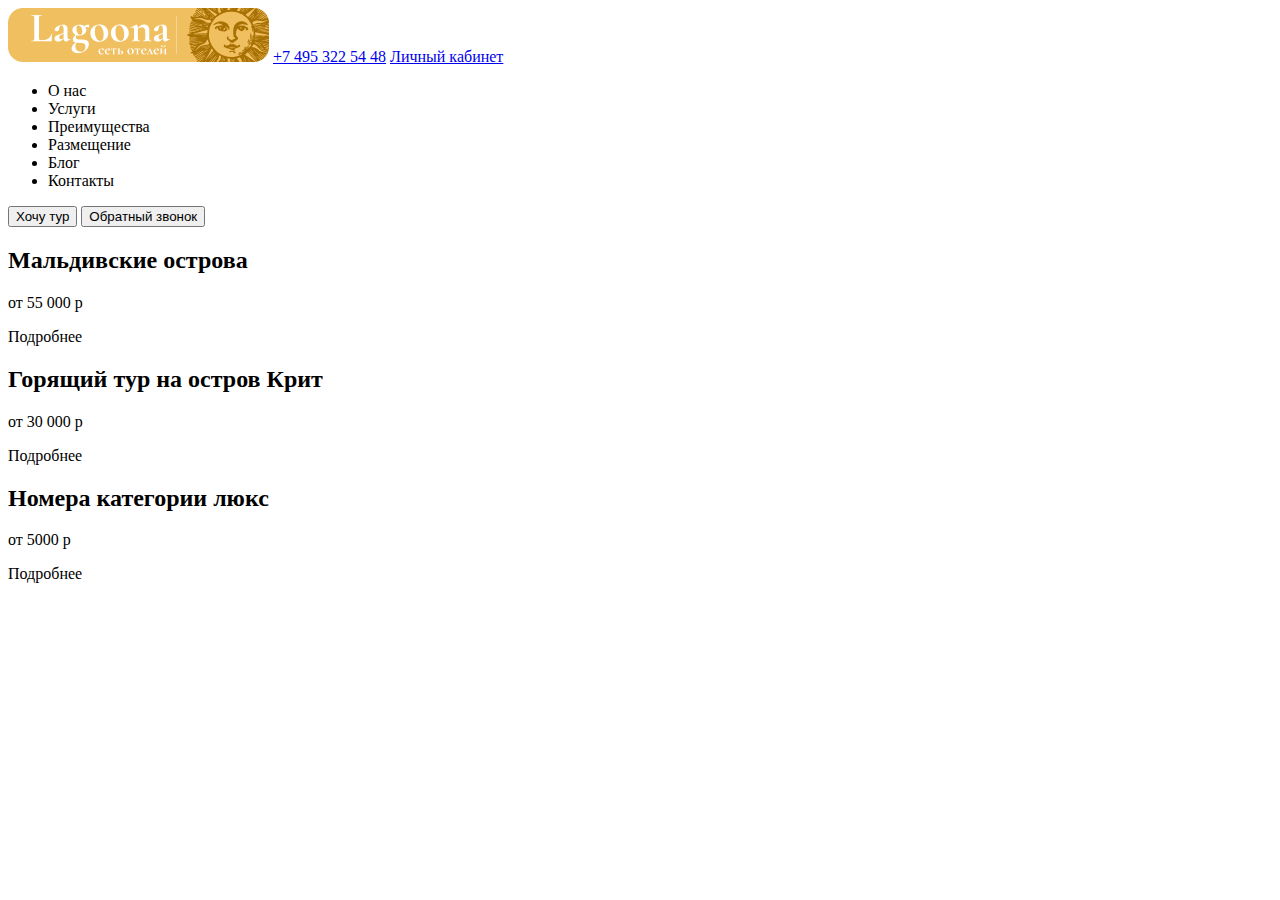
==== 06_layout-html/index.html @ eef652fb "first step" ====
<!DOCTYPE html>
<html lang="ru">
<head>
    <meta charset="UTF-8">
    <meta name="viewport" content="width=device-width, initial-scale=1.0">
    <title>Lagoona</title>
</head>
<body>
    <header class="header">
        <div class="logo-header">
            <a href="#" class="header-logo"><img src="img/logo.png"></a>
            <a href="tel:+74953225448" class="contact-link">+7 495 322 54 48</a>
            <a href="#">Личный кабинет</a>
        </div>
        <nav class="header-nav">
            <ul class="header-list">
                <li class="header-item">О нас</li>
                <li class="header-item">Услуги</li>
                <li class="header-item">Преимущества</li>
                <li class="header-item">Размещение</li>
                <li class="header-item">Блог</li>
                <li class="header-item">Контакты</li>
            </ul>
        </nav>
        <button class="header-btn">Хочу тур</button>
        <button class="header-btn">Обратный звонок</button>
    </header>
    <main class="content">
        <div class="container special-offers">
            <div class="sp-ofr-block">
                <h2 class="sp-ofr-name">Мальдивские острова</h2>
                <p class="sp-ofr-text">от 55 000 р</p>
                <span class="sp-ofr-dscr">Подробнее</span>
            </div>
            <div class="sp-ofr-block">
                <h2 class="sp-ofr-name">Горящий тур на остров Крит</h2>
                <p class="sp-ofr-text">от 30 000 р</p>
                <span class="sp-ofr-dscr">Подробнее</span>
            </div>
            <div class="sp-ofr-block">
                <h2 class="sp-ofr-name">Номера категории люкс</h2>
                <p class="sp-ofr-text">от 5000 р</p>
                <span class="sp-ofr-dscr">Подробнее</span>
            </div>
        </div>
        <div class="container"></div>
        <div class="container"></div>
        <div class="container"></div>
        <div class="container"></div>
    </main>

</body>
</html>
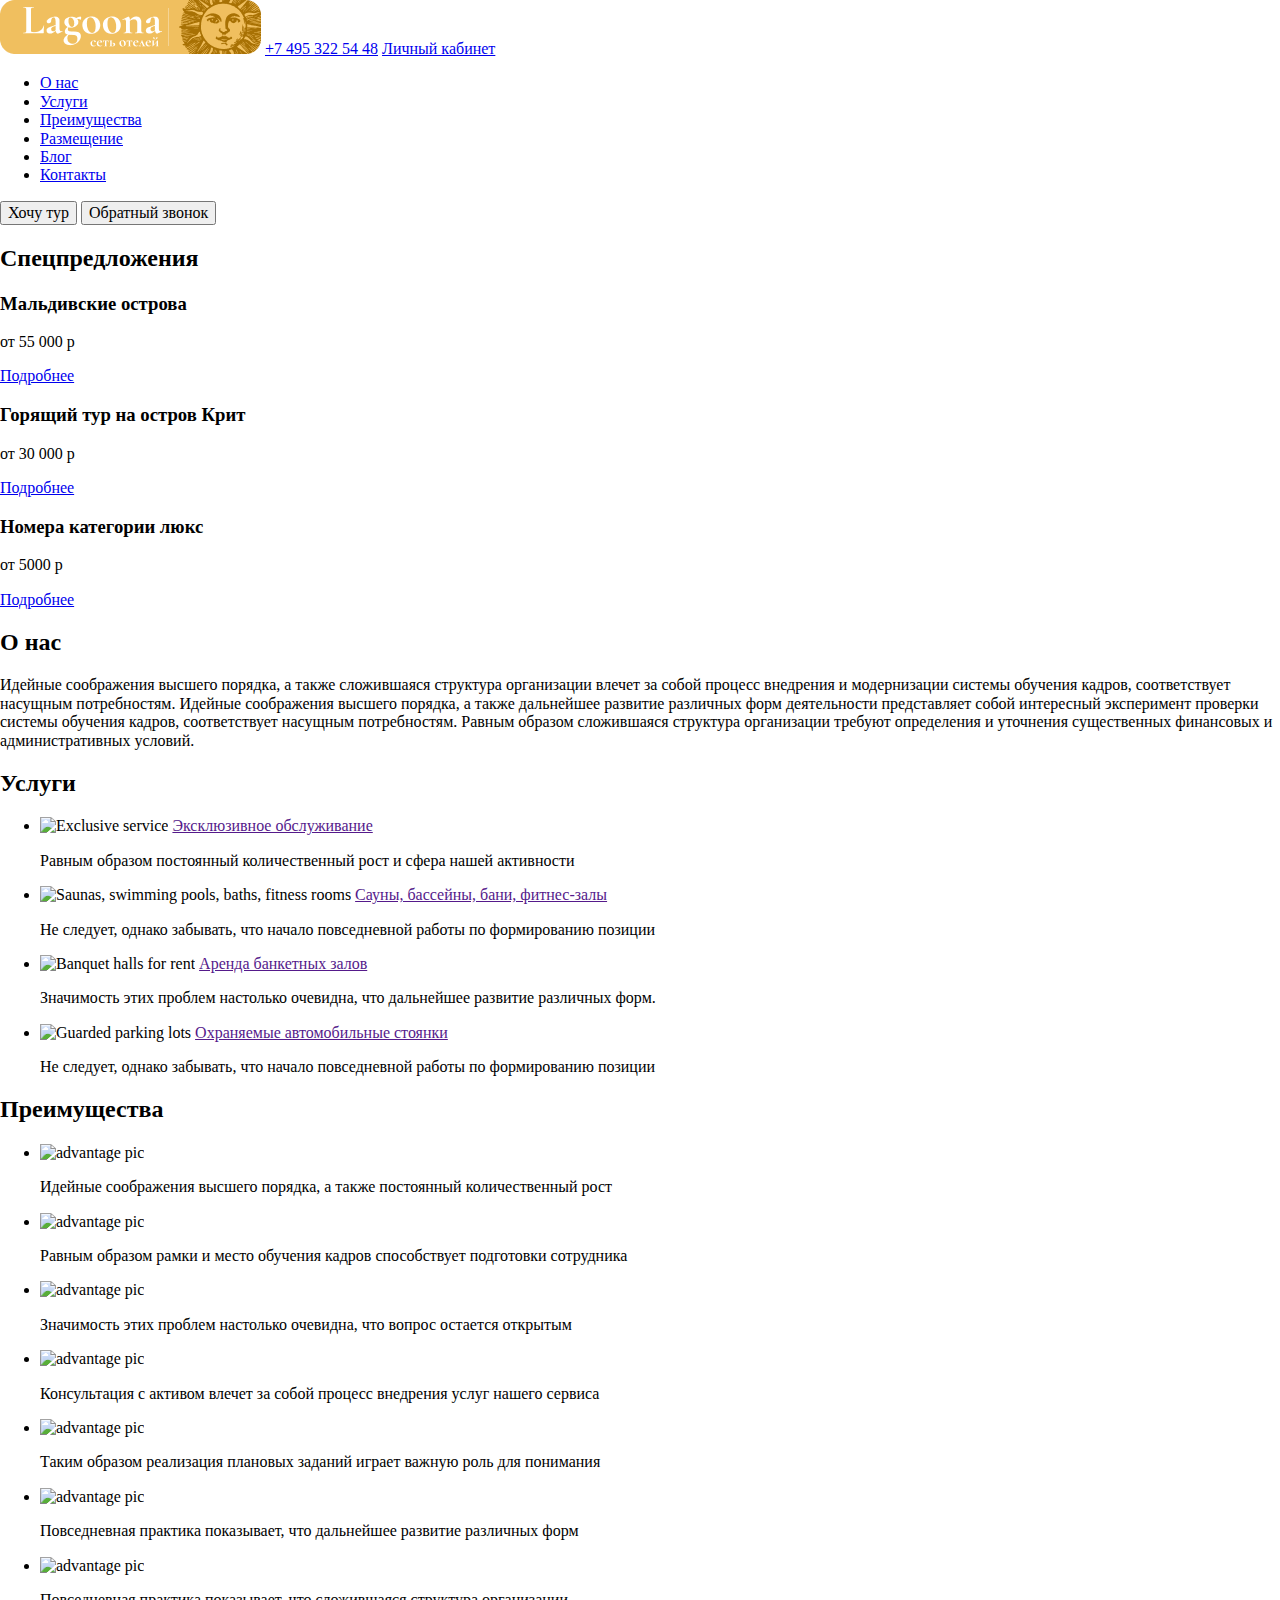
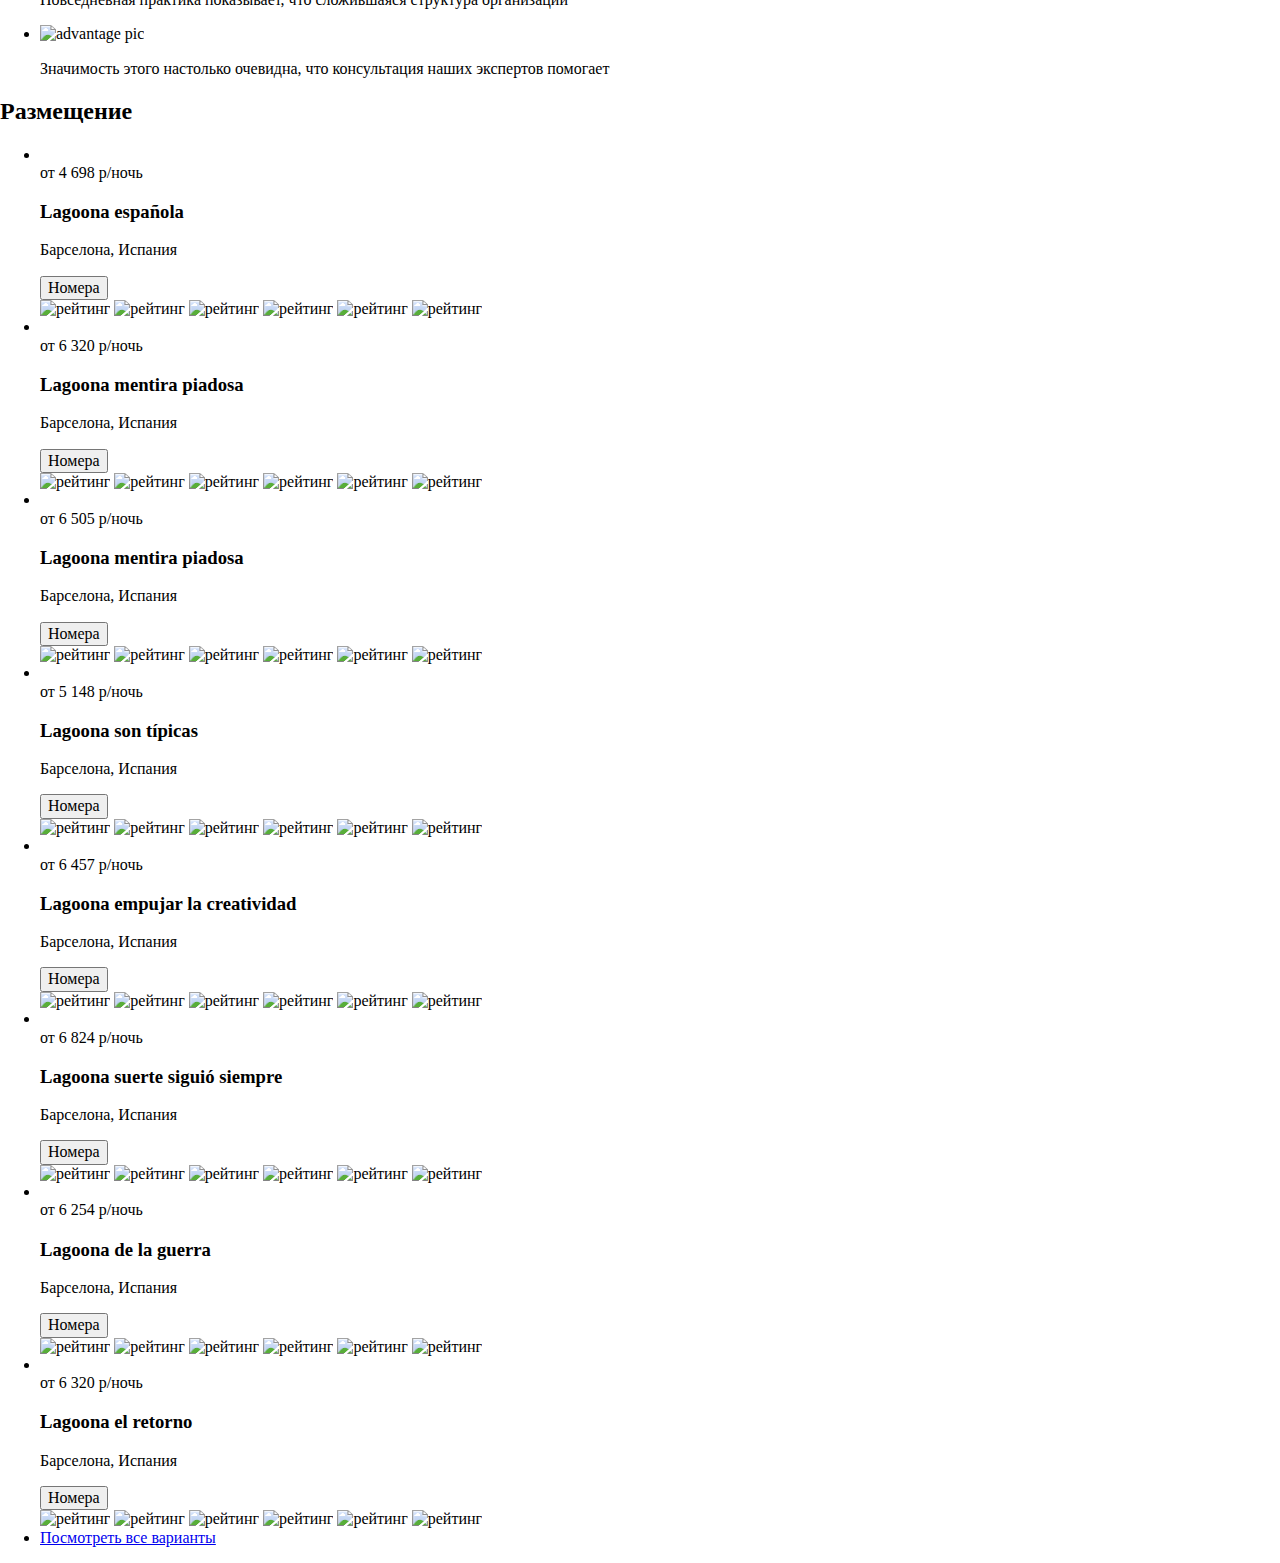
==== commit 5e43ecbc: "add style" ====
--- a/06_layout-html/index.html
+++ b/06_layout-html/index.html
@@ -1,53 +1,279 @@
 <!DOCTYPE html>
 <html lang="ru">
+
 <head>
     <meta charset="UTF-8">
     <meta name="viewport" content="width=device-width, initial-scale=1.0">
     <title>Lagoona</title>
+    <link rel="stylesheet" href="css/normalize.css">
+    <link rel="stylesheet" href="css/style.css">
 </head>
+
 <body>
-    <header class="header">
-        <div class="logo-header">
-            <a href="#" class="header-logo"><img src="img/logo.png"></a>
-            <a href="tel:+74953225448" class="contact-link">+7 495 322 54 48</a>
-            <a href="#">Личный кабинет</a>
-        </div>
-        <nav class="header-nav">
-            <ul class="header-list">
-                <li class="header-item">О нас</li>
-                <li class="header-item">Услуги</li>
-                <li class="header-item">Преимущества</li>
-                <li class="header-item">Размещение</li>
-                <li class="header-item">Блог</li>
-                <li class="header-item">Контакты</li>
-            </ul>
-        </nav>
-        <button class="header-btn">Хочу тур</button>
-        <button class="header-btn">Обратный звонок</button>
-    </header>
-    <main class="content">
-        <div class="container special-offers">
-            <div class="sp-ofr-block">
-                <h2 class="sp-ofr-name">Мальдивские острова</h2>
-                <p class="sp-ofr-text">от 55 000 р</p>
-                <span class="sp-ofr-dscr">Подробнее</span>
+    <div class="container">
+        <header class="header">
+            <div class="top-header">
+                <a href="#" class="header-logo"><img src="img/logo.png" alt="Lagoon"></a>
+                <a href="tel:+74953225448" class="top-header-link contact-link">+7 495 322 54 48</a>
+                <a href="#" class="top-header-link">Личный кабинет</a>
             </div>
-            <div class="sp-ofr-block">
-                <h2 class="sp-ofr-name">Горящий тур на остров Крит</h2>
-                <p class="sp-ofr-text">от 30 000 р</p>
-                <span class="sp-ofr-dscr">Подробнее</span>
+            <div class="bottom-header">
+                <nav class="header-nav">
+                    <ul class="header-list">
+                        <li class="header-item">
+                            <a href="#about-us" class="header-link">О нас</a>
+                        </li>
+                        <li class="header-item">
+                            <a href="#services" class="header-link">Услуги</a>
+                        </li>
+                        <li class="header-item">
+                            <a href="#advantages" class="header-link">Преимущества</a>
+                        </li>
+                        <li class="header-item">
+                            <a href="#accommodation" class="header-link">Размещение</a>
+                        </li>
+                        <li class="header-item">
+                            <a href="#blog" class="header-link">Блог</a>
+                        </li>
+                        <li class="header-item">
+                            <a href="#contacts" class="header-link">Контакты</a>
+                        </li>
+                    </ul>
+                </nav>
             </div>
-            <div class="sp-ofr-block">
-                <h2 class="sp-ofr-name">Номера категории люкс</h2>
-                <p class="sp-ofr-text">от 5000 р</p>
-                <span class="sp-ofr-dscr">Подробнее</span>
-            </div>
-        </div>
-        <div class="container"></div>
-        <div class="container"></div>
-        <div class="container"></div>
-        <div class="container"></div>
-    </main>
+            <button class="header-btn">Хочу тур</button>
+            <button class="header-btn">Обратный звонок</button>
+        </header>
+        <main class="content">
+            <section class="special-offers">
+                <h2 class="section-title">Спецпредложения</h2>
+                <div class="sp-ofr-block">
+                    <h3 class="sp-ofr-name">Мальдивские острова</h3>
+                    <p class="sp-ofr-text">от 55 000 р</p>
+                    <a href="#" class="sp-ofr-dscr">Подробнее</a>
+                </div>
+                <div class="sp-ofr-block">
+                    <h3 class="sp-ofr-name">Горящий тур на остров Крит</h3>
+                    <p class="sp-ofr-text">от 30 000 р</p>
+                    <a href="#" class="sp-ofr-dscr">Подробнее</a>
+                </div>
+                <div class="sp-ofr-block">
+                    <h3 class="sp-ofr-name">Номера категории люкс</h3>
+                    <p class="sp-ofr-text">от 5000 р</p>
+                    <a href="#" class="sp-ofr-dscr">Подробнее</a>
+                </div>
+            </section>
+            <section id="about-us" class="container about-us">
+                <h2 class="section-title">О нас</h2>
+                <p class="about-us-text">Идейные соображения высшего порядка, а также сложившаяся структура организации
+                    влечет за собой процесс внедрения и модернизации системы обучения кадров, соответствует насущным
+                    потребностям. Идейные соображения высшего порядка, а также дальнейшее развитие различных форм
+                    деятельности представляет собой интересный эксперимент проверки системы обучения кадров,
+                    соответствует насущным потребностям. Равным образом сложившаяся структура организации требуют
+                    определения и уточнения существенных финансовых и административных условий.</p>
+            </section>
+            <section id="services" class="container services">
+                <h2 class="section-title">Услуги</h2>
+                <ul class="services-list">
+                    <li class="services-item">
+                        <img src="img/srv1.jpg" alt="Exclusive service">
+                        <a href="" class="services-link">Эксклюзивное обслуживание</a>
+                        <p class="services-text">Равным образом постоянный количественный рост и сфера нашей активности
+                        </p>
+                    </li>
+                    <li class="services-item">
+                        <img src="img/srv2.jpg" alt="Saunas, swimming pools, baths, fitness rooms">
+                        <a href="" class="services-link">Сауны, бассейны, бани, фитнес-залы</a>
+                        <p class="services-text">Не следует, однако забывать, что начало повседневной работы по
+                            формированию позиции</p>
+                    </li>
+                    <li class="services-item">
+                        <img src="img/srv3.jpg" alt="Banquet halls for rent">
+                        <a href="" class="services-link">Аренда банкетных залов</a>
+                        <p class="services-text">Значимость этих проблем настолько очевидна, что дальнейшее развитие
+                            различных форм.</p>
+                    </li>
+                    <li class="services-item">
+                        <img src="img/srv4.jpg" alt="Guarded parking lots">
+                        <a href="" class="services-link">Охраняемые автомобильные стоянки</a>
+                        <p class="services-text">Не следует, однако забывать, что начало повседневной работы по
+                            формированию позиции</p>
+                    </li>
+                </ul>
+            </section>
+            <section id="advantages" class="container">
+                <h2 class="section-title">Преимущества</h2>
+                <ul class="adv-list">
+                    <li class="adv-item">
+                        <img src="img/1adv.jpg" alt="advantage pic" class="adv-img">
+                        <p class="adv-text">Идейные соображения высшего порядка, а также постоянный количественный рост
+                        </p>
+                    </li>
+                    <li class="adv-item">
+                        <img src="img/2adv.jpg" alt="advantage pic" class="adv-img">
+                        <p class="adv-text">Равным образом рамки и место обучения кадров способствует подготовки
+                            сотрудника</p>
+                    </li>
+                    <li class="adv-item">
+                        <img src="img/3adv.jpg" alt="advantage pic" class="adv-img">
+                        <p class="adv-text">Значимость этих проблем настолько очевидна, что вопрос остается открытым</p>
+                    </li>
+                    <li class="adv-item">
+                        <img src="img/4adv.jpg" alt="advantage pic" class="adv-img">
+                        <p class="adv-text">Консультация с активом влечет за собой процесс внедрения услуг нашего
+                            сервиса </p>
+                    </li>
+                    <li class="adv-item">
+                        <img src="img/5adv.jpg" alt="advantage pic" class="adv-img">
+                        <p class="adv-text">Таким образом реализация плановых заданий играет важную роль для понимания
+                        </p>
+                    </li>
+                    <li class="adv-item">
+                        <img src="img/6adv.jpg" alt="advantage pic" class="adv-img">
+                        <p class="adv-text">Повседневная практика показывает, что дальнейшее развитие различных форм</p>
+                    </li>
+                    <li class="adv-item">
+                        <img src="img/7adv.jpg" alt="advantage pic" class="adv-img">
+                        <p class="adv-text">Повседневная практика показывает, что сложившаяся структура организации</p>
+                    </li>
+                    <li class="adv-item">
+                        <img src="img/8adv.jpg" alt="advantage pic" class="adv-img">
+                        <p class="adv-text">Значимость этого настолько очевидна, что консультация наших экспертов
+                            помогает</p>
+                    </li>
+                </ul>
+            </section>
+            <section id="accommodation" class="container">
+                <h2 class="section-title">Размещение</h2>
+                <ul class="accommodation-list">
+                    <li class="acm-item">
+                        <div class="acm-img"><img src="img/acm1.jpg" alt="" class="acm-img"></div>
+                        <span class="acm-cost">от 4 698 р/ночь</span>
+                        <h3 class="acm-name">Lagoona española</h3>
+                        <p class="acm-desc">Барселона, Испания</p>
+                        <button class="acm-btn">Номера</button>
+                        <div class="acm-stars">
+                            <img src="img/i-star.png" alt="рейтинг">
+                            <img src="img/i-star.png" alt="рейтинг">
+                            <img src="img/i-star.png" alt="рейтинг">
+                            <img src="img/i-star.png" alt="рейтинг">
+                            <img src="img/i-star.png" alt="рейтинг">
+                            <img src="img/i-star-empty.png" alt="рейтинг">
+                        </div>
+                    </li>
+                    <li class="acm-item">
+                        <div class="acm-img"><img src="img/acm2.jpg" alt="" class="acm-img"></div>
+                        <span class="acm-cost">от 6 320 р/ночь</span>
+                        <h3 class="acm-name">Lagoona mentira piadosa</h3>
+                        <p class="acm-desc">Барселона, Испания</p>
+                        <button class="acm-btn">Номера</button>
+                        <div class="acm-stars">
+                            <img src="img/i-star.png" alt="рейтинг">
+                            <img src="img/i-star.png" alt="рейтинг">
+                            <img src="img/i-star.png" alt="рейтинг">
+                            <img src="img/i-star.png" alt="рейтинг">
+                            <img src="img/i-star.png" alt="рейтинг">
+                            <img src="img/i-star.png" alt="рейтинг">
+                        </div>
+                    </li>
+                    <li class="acm-item">
+                        <div class="acm-img"><img src="img/acm3.jpg" alt="" class="acm-img"></div>
+                        <span class="acm-cost">от 6 505 р/ночь</span>
+                        <h3 class="acm-name">Lagoona mentira piadosa</h3>
+                        <p class="acm-desc">Барселона, Испания</p>
+                        <button class="acm-btn">Номера</button>
+                        <div class="acm-stars">
+                            <img src="img/i-star.png" alt="рейтинг">
+                            <img src="img/i-star.png" alt="рейтинг">
+                            <img src="img/i-star.png" alt="рейтинг">
+                            <img src="img/i-star.png" alt="рейтинг">
+                            <img src="img/i-star.png" alt="рейтинг">
+                            <img src="img/i-star.png" alt="рейтинг">
+                        </div>
+                    </li>
+                    <li class="acm-item">
+                        <div class="acm-img"><img src="img/acm4.jpg" alt="" class="acm-img"></div>
+                        <span class="acm-cost">от 5 148 р/ночь</span>
+                        <h3 class="acm-name">Lagoona son típicas</h3>
+                        <p class="acm-desc">Барселона, Испания</p>
+                        <button class="acm-btn">Номера</button>
+                        <div class="acm-stars">
+                            <img src="img/i-star.png" alt="рейтинг">
+                            <img src="img/i-star.png" alt="рейтинг">
+                            <img src="img/i-star.png" alt="рейтинг">
+                            <img src="img/i-star.png" alt="рейтинг">
+                            <img src="img/i-star.png" alt="рейтинг">
+                            <img src="img/i-star-empty.png" alt="рейтинг">
+                        </div>
+                    </li>
+                    <li class="acm-item">
+                        <div class="acm-img"><img src="img/acm5.jpg" alt="" class="acm-img"></div>
+                        <span class="acm-cost">от 6 457 р/ночь</span>
+                        <h3 class="acm-name">Lagoona empujar la creatividad</h3>
+                        <p class="acm-desc">Барселона, Испания</p>
+                        <button class="acm-btn">Номера</button>
+                        <div class="acm-stars">
+                            <img src="img/i-star.png" alt="рейтинг">
+                            <img src="img/i-star.png" alt="рейтинг">
+                            <img src="img/i-star.png" alt="рейтинг">
+                            <img src="img/i-star.png" alt="рейтинг">
+                            <img src="img/i-star.png" alt="рейтинг">
+                            <img src="img/i-star-empty.png" alt="рейтинг">
+                        </div>
+                    </li>
+                    <li class="acm-item">
+                        <div class="acm-img"><img src="img/acm6.jpg" alt="" class="acm-img"></div>
+                        <span class="acm-cost">от 6 824 р/ночь</span>
+                        <h3 class="acm-name">Lagoona suerte siguió siempre</h3>
+                        <p class="acm-desc">Барселона, Испания</p>
+                        <button class="acm-btn">Номера</button>
+                        <div class="acm-stars">
+                            <img src="img/i-star.png" alt="рейтинг">
+                            <img src="img/i-star.png" alt="рейтинг">
+                            <img src="img/i-star.png" alt="рейтинг">
+                            <img src="img/i-star.png" alt="рейтинг">
+                            <img src="img/i-star.png" alt="рейтинг">
+                            <img src="img/i-star-empty.png" alt="рейтинг">
+                        </div>
+                    </li>
+                    <li class="acm-item">
+                        <div class="acm-img"><img src="img/acm7.jpg" alt="" class="acm-img"></div>
+                        <span class="acm-cost">от 6 254 р/ночь</span>
+                        <h3 class="acm-name">Lagoona de la guerra</h3>
+                        <p class="acm-desc">Барселона, Испания</p>
+                        <button class="acm-btn">Номера</button>
+                        <div class="acm-stars">
+                            <img src="img/i-star.png" alt="рейтинг">
+                            <img src="img/i-star.png" alt="рейтинг">
+                            <img src="img/i-star.png" alt="рейтинг">
+                            <img src="img/i-star.png" alt="рейтинг">
+                            <img src="img/i-star.png" alt="рейтинг">
+                            <img src="img/i-star.png" alt="рейтинг">
+                        </div>
+                    </li>
+                    <li class="acm-item">
+                        <div class="acm-img"><img src="img/acm8.jpg" alt="" class="acm-img"></div>
+                        <span class="acm-cost">от 6 320 р/ночь</span>
+                        <h3 class="acm-name">Lagoona el retorno</h3>
+                        <p class="acm-desc">Барселона, Испания</p>
+                        <button class="acm-btn">Номера</button>
+                        <div class="acm-stars">
+                            <img src="img/i-star.png" alt="рейтинг">
+                            <img src="img/i-star.png" alt="рейтинг">
+                            <img src="img/i-star.png" alt="рейтинг">
+                            <img src="img/i-star.png" alt="рейтинг">
+                            <img src="img/i-star.png" alt="рейтинг">
+                            <img src="img/i-star-empty.png" alt="рейтинг">
+                        </div>
+                    </li>
+                    <li class="acm-item">
+                        <a href="#">Посмотреть все варианты</a>
+                    </li>
+                </ul>
+            </section>
+        </main>
+        <footer></footer>
+    </div>
+</body>
 
-</body>
 </html>--- a/06_layout-html/css/style.css
+++ b/06_layout-html/css/style.css
@@ -0,0 +1,29 @@
+/* This stylesheet generated by Transfonter (https://transfonter.org) on July 28, 2017 6:23 PM */
+
+@font-face {
+	font-family: 'Muller Thin DEMO';
+	src: url('fonts/MullerThinDEMO.eot');
+	src: local('Muller Thin DEMO'), local('MullerThinDEMO'),
+		url('fonts/MullerThinDEMO.woff') format('woff');
+	font-weight: 100;
+	font-style: normal;
+}
+
+@font-face {
+	font-family: 'Muller ExtraBold DEMO';
+	src: url('fonts/MullerExtraBoldDEMO.eot');
+	src: local('Muller ExtraBold DEMO'), local('MullerExtraBoldDEMO'),
+		url('fonts/MullerExtraBoldDEMO.woff') format('woff');
+	font-weight: 800;
+	font-style: normal;
+}
+
+/* default */
+
+html {
+    box-sizing: border-box;
+}
+
+* {
+    
+}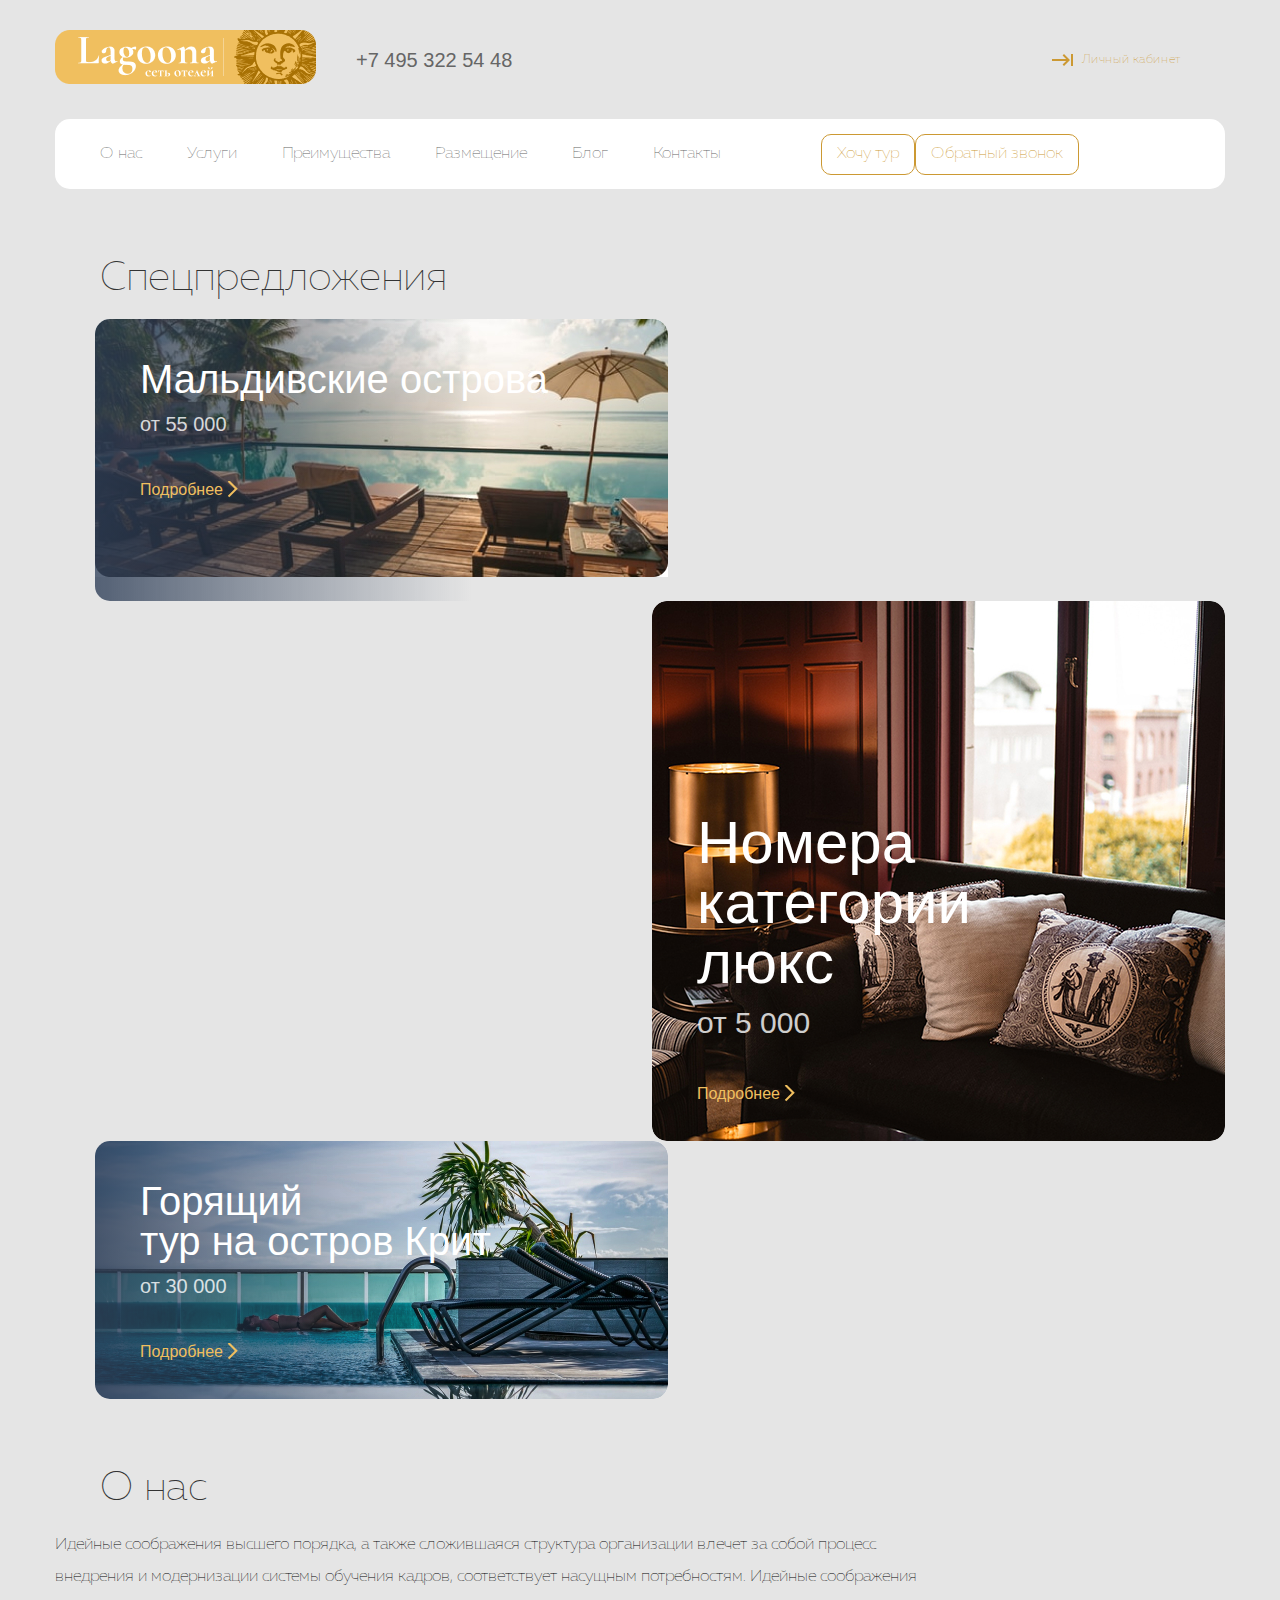
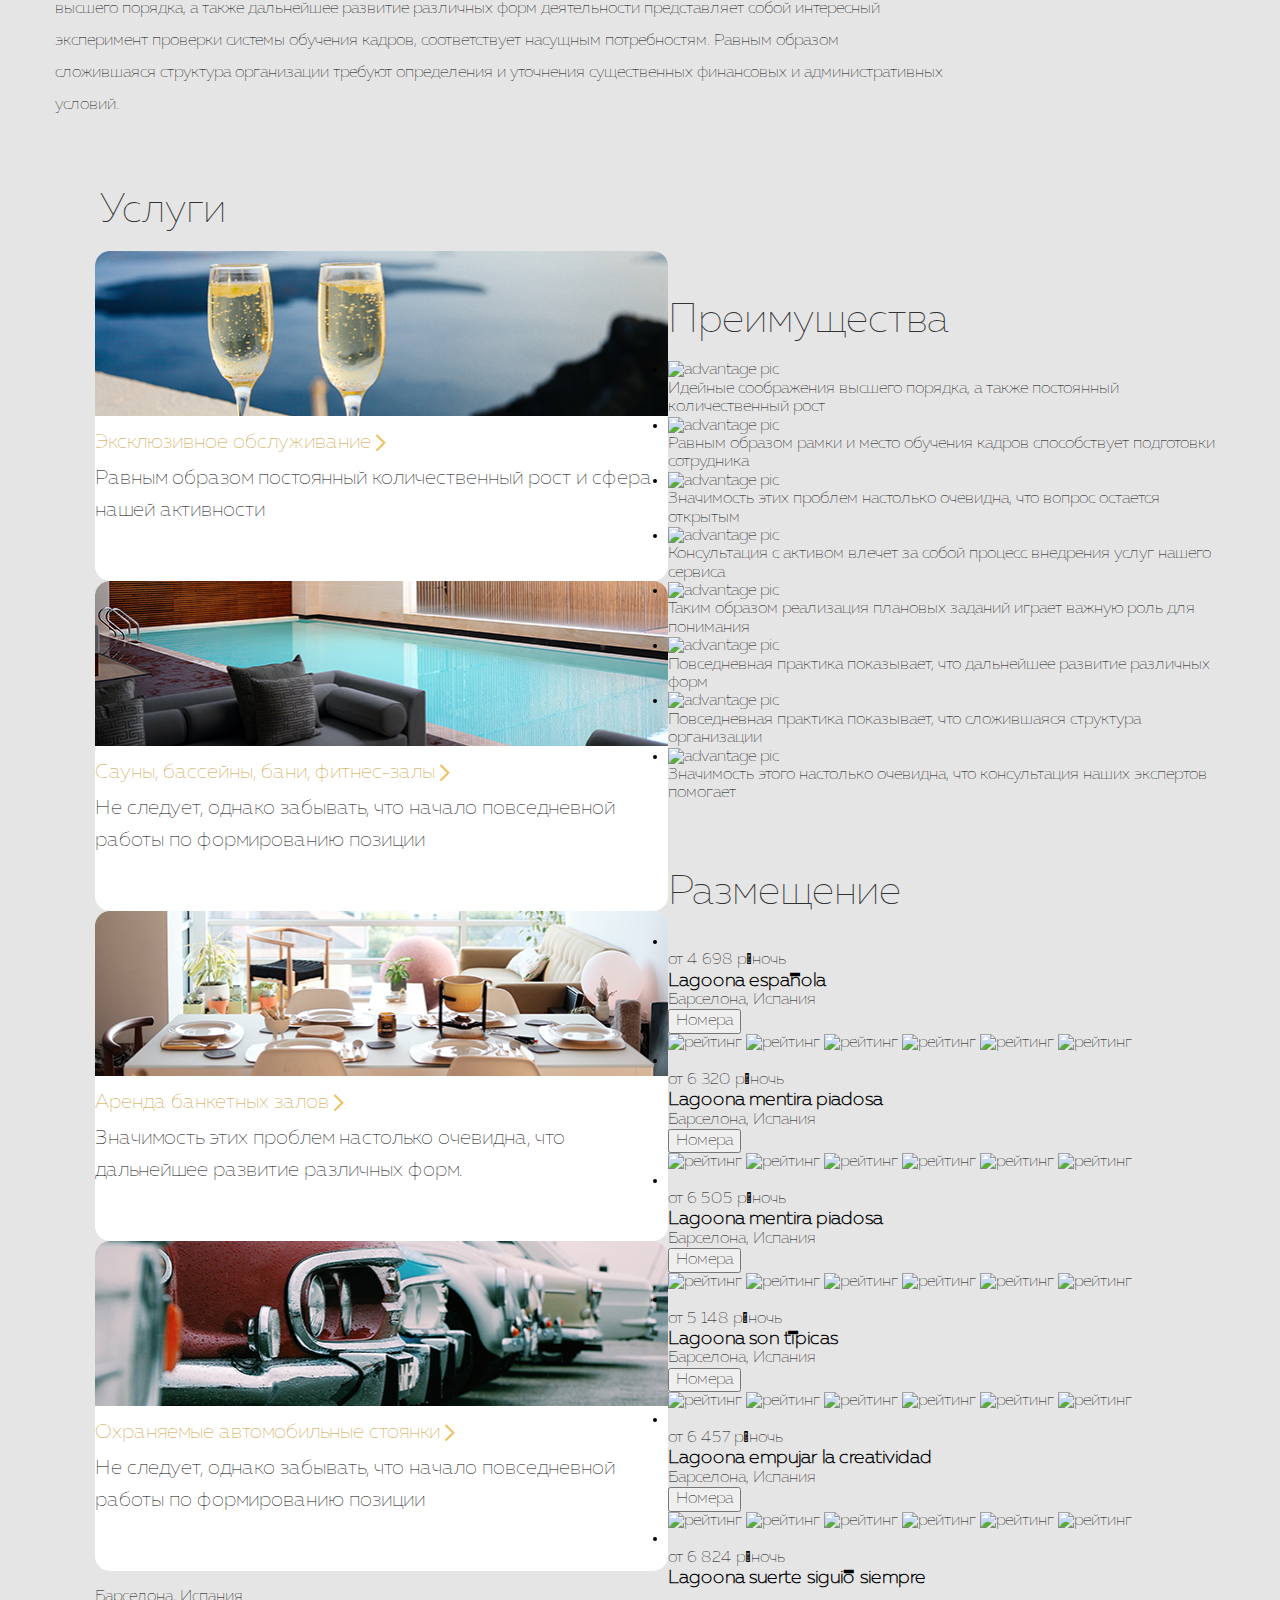
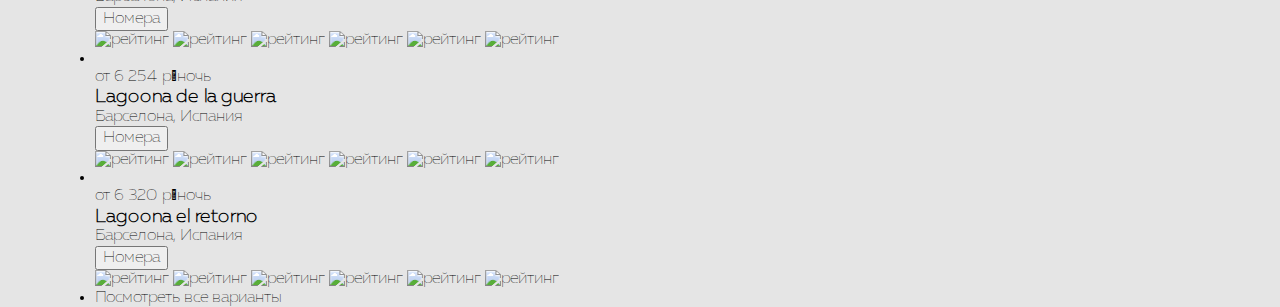
==== commit e85753fc: "changes" ====
--- a/06_layout-html/index.html
+++ b/06_layout-html/index.html
@@ -10,270 +10,268 @@
 </head>
 
 <body>
-    <div class="container">
-        <header class="header">
-            <div class="top-header">
-                <a href="#" class="header-logo"><img src="img/logo.png" alt="Lagoon"></a>
-                <a href="tel:+74953225448" class="top-header-link contact-link">+7 495 322 54 48</a>
-                <a href="#" class="top-header-link">Личный кабинет</a>
-            </div>
-            <div class="bottom-header">
-                <nav class="header-nav">
-                    <ul class="header-list">
-                        <li class="header-item">
-                            <a href="#about-us" class="header-link">О нас</a>
-                        </li>
-                        <li class="header-item">
-                            <a href="#services" class="header-link">Услуги</a>
-                        </li>
-                        <li class="header-item">
-                            <a href="#advantages" class="header-link">Преимущества</a>
-                        </li>
-                        <li class="header-item">
-                            <a href="#accommodation" class="header-link">Размещение</a>
-                        </li>
-                        <li class="header-item">
-                            <a href="#blog" class="header-link">Блог</a>
-                        </li>
-                        <li class="header-item">
-                            <a href="#contacts" class="header-link">Контакты</a>
-                        </li>
-                    </ul>
-                </nav>
-            </div>
-            <button class="header-btn">Хочу тур</button>
-            <button class="header-btn">Обратный звонок</button>
-        </header>
-        <main class="content">
-            <section class="special-offers">
-                <h2 class="section-title">Спецпредложения</h2>
-                <div class="sp-ofr-block">
+    <header>
+        <ul class="header">
+            <li class="top-header-link"><a class="header-logo" href="#"><img src="img/logo.png" alt="Lagoona"></a></li>
+            <li class="top-header-link"><a class="contact-link" href="tel:+74953225448">+7 495 322 54 48</a></li>
+            <li class="top-header-link"><a class="log-in" href="#">Личный кабинет</a></li>
+        </ul>
+        <nav class="header-nav">
+            <ul class="header">
+                <li class="header-item">
+                    <a href="#about-us" class="header-link">О нас</a>
+                </li>
+                <li class="header-item">
+                    <a href="#services" class="header-link">Услуги</a>
+                </li>
+                <li class="header-item">
+                    <a href="#advantages" class="header-link">Преимущества</a>
+                </li>
+                <li class="header-item">
+                    <a href="#accommodation" class="header-link">Размещение</a>
+                </li>
+                <li class="header-item">
+                    <a href="#blog" class="header-link">Блог</a>
+                </li>
+                <li class="header-item">
+                    <a href="#contacts" class="header-link">Контакты</a>
+                </li>
+            </ul>
+            <button type="button" class="header-btn">Хочу тур</button>
+            <button type="button" class="header-btn">Обратный звонок</button>
+        </nav>
+    </header>
+    <main>
+        <section>
+            <h2>Спецпредложения</h2>
+            <ul class="sp-ofr-blocks">
+                <li class="offer-bloks top-left-block">
                     <h3 class="sp-ofr-name">Мальдивские острова</h3>
-                    <p class="sp-ofr-text">от 55 000 р</p>
+                    <p class="sp-ofr-text">от 55 000</p>
                     <a href="#" class="sp-ofr-dscr">Подробнее</a>
-                </div>
-                <div class="sp-ofr-block">
-                    <h3 class="sp-ofr-name">Горящий тур на остров Крит</h3>
-                    <p class="sp-ofr-text">от 30 000 р</p>
+                </li>
+                <li class="offer-bloks right-block">
+                    <h3 class="sp-ofr-name right-block-name">Номера категории люкс</h3>
+                    <p class="sp-ofr-text right-block-text">от 5 000</p>
                     <a href="#" class="sp-ofr-dscr">Подробнее</a>
-                </div>
-                <div class="sp-ofr-block">
-                    <h3 class="sp-ofr-name">Номера категории люкс</h3>
-                    <p class="sp-ofr-text">от 5000 р</p>
+                </li>
+                <li class="offer-bloks bottom-left-block">
+                    <h3 class="sp-ofr-name">Горящий <br> тур на остров Крит</h3>
+                    <p class="sp-ofr-text">от 30 000</p>
                     <a href="#" class="sp-ofr-dscr">Подробнее</a>
-                </div>
-            </section>
-            <section id="about-us" class="container about-us">
-                <h2 class="section-title">О нас</h2>
-                <p class="about-us-text">Идейные соображения высшего порядка, а также сложившаяся структура организации
-                    влечет за собой процесс внедрения и модернизации системы обучения кадров, соответствует насущным
-                    потребностям. Идейные соображения высшего порядка, а также дальнейшее развитие различных форм
-                    деятельности представляет собой интересный эксперимент проверки системы обучения кадров,
-                    соответствует насущным потребностям. Равным образом сложившаяся структура организации требуют
-                    определения и уточнения существенных финансовых и административных условий.</p>
-            </section>
-            <section id="services" class="container services">
-                <h2 class="section-title">Услуги</h2>
-                <ul class="services-list">
-                    <li class="services-item">
-                        <img src="img/srv1.jpg" alt="Exclusive service">
-                        <a href="" class="services-link">Эксклюзивное обслуживание</a>
-                        <p class="services-text">Равным образом постоянный количественный рост и сфера нашей активности
-                        </p>
-                    </li>
-                    <li class="services-item">
-                        <img src="img/srv2.jpg" alt="Saunas, swimming pools, baths, fitness rooms">
-                        <a href="" class="services-link">Сауны, бассейны, бани, фитнес-залы</a>
-                        <p class="services-text">Не следует, однако забывать, что начало повседневной работы по
-                            формированию позиции</p>
-                    </li>
-                    <li class="services-item">
-                        <img src="img/srv3.jpg" alt="Banquet halls for rent">
-                        <a href="" class="services-link">Аренда банкетных залов</a>
-                        <p class="services-text">Значимость этих проблем настолько очевидна, что дальнейшее развитие
-                            различных форм.</p>
-                    </li>
-                    <li class="services-item">
-                        <img src="img/srv4.jpg" alt="Guarded parking lots">
-                        <a href="" class="services-link">Охраняемые автомобильные стоянки</a>
-                        <p class="services-text">Не следует, однако забывать, что начало повседневной работы по
-                            формированию позиции</p>
-                    </li>
-                </ul>
-            </section>
-            <section id="advantages" class="container">
-                <h2 class="section-title">Преимущества</h2>
-                <ul class="adv-list">
-                    <li class="adv-item">
-                        <img src="img/1adv.jpg" alt="advantage pic" class="adv-img">
-                        <p class="adv-text">Идейные соображения высшего порядка, а также постоянный количественный рост
-                        </p>
-                    </li>
-                    <li class="adv-item">
-                        <img src="img/2adv.jpg" alt="advantage pic" class="adv-img">
-                        <p class="adv-text">Равным образом рамки и место обучения кадров способствует подготовки
-                            сотрудника</p>
-                    </li>
-                    <li class="adv-item">
-                        <img src="img/3adv.jpg" alt="advantage pic" class="adv-img">
-                        <p class="adv-text">Значимость этих проблем настолько очевидна, что вопрос остается открытым</p>
-                    </li>
-                    <li class="adv-item">
-                        <img src="img/4adv.jpg" alt="advantage pic" class="adv-img">
-                        <p class="adv-text">Консультация с активом влечет за собой процесс внедрения услуг нашего
-                            сервиса </p>
-                    </li>
-                    <li class="adv-item">
-                        <img src="img/5adv.jpg" alt="advantage pic" class="adv-img">
-                        <p class="adv-text">Таким образом реализация плановых заданий играет важную роль для понимания
-                        </p>
-                    </li>
-                    <li class="adv-item">
-                        <img src="img/6adv.jpg" alt="advantage pic" class="adv-img">
-                        <p class="adv-text">Повседневная практика показывает, что дальнейшее развитие различных форм</p>
-                    </li>
-                    <li class="adv-item">
-                        <img src="img/7adv.jpg" alt="advantage pic" class="adv-img">
-                        <p class="adv-text">Повседневная практика показывает, что сложившаяся структура организации</p>
-                    </li>
-                    <li class="adv-item">
-                        <img src="img/8adv.jpg" alt="advantage pic" class="adv-img">
-                        <p class="adv-text">Значимость этого настолько очевидна, что консультация наших экспертов
-                            помогает</p>
-                    </li>
-                </ul>
-            </section>
-            <section id="accommodation" class="container">
-                <h2 class="section-title">Размещение</h2>
-                <ul class="accommodation-list">
-                    <li class="acm-item">
-                        <div class="acm-img"><img src="img/acm1.jpg" alt="" class="acm-img"></div>
-                        <span class="acm-cost">от 4 698 р/ночь</span>
-                        <h3 class="acm-name">Lagoona española</h3>
-                        <p class="acm-desc">Барселона, Испания</p>
-                        <button class="acm-btn">Номера</button>
-                        <div class="acm-stars">
-                            <img src="img/i-star.png" alt="рейтинг">
-                            <img src="img/i-star.png" alt="рейтинг">
-                            <img src="img/i-star.png" alt="рейтинг">
-                            <img src="img/i-star.png" alt="рейтинг">
-                            <img src="img/i-star.png" alt="рейтинг">
-                            <img src="img/i-star-empty.png" alt="рейтинг">
-                        </div>
-                    </li>
-                    <li class="acm-item">
-                        <div class="acm-img"><img src="img/acm2.jpg" alt="" class="acm-img"></div>
-                        <span class="acm-cost">от 6 320 р/ночь</span>
-                        <h3 class="acm-name">Lagoona mentira piadosa</h3>
-                        <p class="acm-desc">Барселона, Испания</p>
-                        <button class="acm-btn">Номера</button>
-                        <div class="acm-stars">
-                            <img src="img/i-star.png" alt="рейтинг">
-                            <img src="img/i-star.png" alt="рейтинг">
-                            <img src="img/i-star.png" alt="рейтинг">
-                            <img src="img/i-star.png" alt="рейтинг">
-                            <img src="img/i-star.png" alt="рейтинг">
-                            <img src="img/i-star.png" alt="рейтинг">
-                        </div>
-                    </li>
-                    <li class="acm-item">
-                        <div class="acm-img"><img src="img/acm3.jpg" alt="" class="acm-img"></div>
-                        <span class="acm-cost">от 6 505 р/ночь</span>
-                        <h3 class="acm-name">Lagoona mentira piadosa</h3>
-                        <p class="acm-desc">Барселона, Испания</p>
-                        <button class="acm-btn">Номера</button>
-                        <div class="acm-stars">
-                            <img src="img/i-star.png" alt="рейтинг">
-                            <img src="img/i-star.png" alt="рейтинг">
-                            <img src="img/i-star.png" alt="рейтинг">
-                            <img src="img/i-star.png" alt="рейтинг">
-                            <img src="img/i-star.png" alt="рейтинг">
-                            <img src="img/i-star.png" alt="рейтинг">
-                        </div>
-                    </li>
-                    <li class="acm-item">
-                        <div class="acm-img"><img src="img/acm4.jpg" alt="" class="acm-img"></div>
-                        <span class="acm-cost">от 5 148 р/ночь</span>
-                        <h3 class="acm-name">Lagoona son típicas</h3>
-                        <p class="acm-desc">Барселона, Испания</p>
-                        <button class="acm-btn">Номера</button>
-                        <div class="acm-stars">
-                            <img src="img/i-star.png" alt="рейтинг">
-                            <img src="img/i-star.png" alt="рейтинг">
-                            <img src="img/i-star.png" alt="рейтинг">
-                            <img src="img/i-star.png" alt="рейтинг">
-                            <img src="img/i-star.png" alt="рейтинг">
-                            <img src="img/i-star-empty.png" alt="рейтинг">
-                        </div>
-                    </li>
-                    <li class="acm-item">
-                        <div class="acm-img"><img src="img/acm5.jpg" alt="" class="acm-img"></div>
-                        <span class="acm-cost">от 6 457 р/ночь</span>
-                        <h3 class="acm-name">Lagoona empujar la creatividad</h3>
-                        <p class="acm-desc">Барселона, Испания</p>
-                        <button class="acm-btn">Номера</button>
-                        <div class="acm-stars">
-                            <img src="img/i-star.png" alt="рейтинг">
-                            <img src="img/i-star.png" alt="рейтинг">
-                            <img src="img/i-star.png" alt="рейтинг">
-                            <img src="img/i-star.png" alt="рейтинг">
-                            <img src="img/i-star.png" alt="рейтинг">
-                            <img src="img/i-star-empty.png" alt="рейтинг">
-                        </div>
-                    </li>
-                    <li class="acm-item">
-                        <div class="acm-img"><img src="img/acm6.jpg" alt="" class="acm-img"></div>
-                        <span class="acm-cost">от 6 824 р/ночь</span>
-                        <h3 class="acm-name">Lagoona suerte siguió siempre</h3>
-                        <p class="acm-desc">Барселона, Испания</p>
-                        <button class="acm-btn">Номера</button>
-                        <div class="acm-stars">
-                            <img src="img/i-star.png" alt="рейтинг">
-                            <img src="img/i-star.png" alt="рейтинг">
-                            <img src="img/i-star.png" alt="рейтинг">
-                            <img src="img/i-star.png" alt="рейтинг">
-                            <img src="img/i-star.png" alt="рейтинг">
-                            <img src="img/i-star-empty.png" alt="рейтинг">
-                        </div>
-                    </li>
-                    <li class="acm-item">
-                        <div class="acm-img"><img src="img/acm7.jpg" alt="" class="acm-img"></div>
-                        <span class="acm-cost">от 6 254 р/ночь</span>
-                        <h3 class="acm-name">Lagoona de la guerra</h3>
-                        <p class="acm-desc">Барселона, Испания</p>
-                        <button class="acm-btn">Номера</button>
-                        <div class="acm-stars">
-                            <img src="img/i-star.png" alt="рейтинг">
-                            <img src="img/i-star.png" alt="рейтинг">
-                            <img src="img/i-star.png" alt="рейтинг">
-                            <img src="img/i-star.png" alt="рейтинг">
-                            <img src="img/i-star.png" alt="рейтинг">
-                            <img src="img/i-star.png" alt="рейтинг">
-                        </div>
-                    </li>
-                    <li class="acm-item">
-                        <div class="acm-img"><img src="img/acm8.jpg" alt="" class="acm-img"></div>
-                        <span class="acm-cost">от 6 320 р/ночь</span>
-                        <h3 class="acm-name">Lagoona el retorno</h3>
-                        <p class="acm-desc">Барселона, Испания</p>
-                        <button class="acm-btn">Номера</button>
-                        <div class="acm-stars">
-                            <img src="img/i-star.png" alt="рейтинг">
-                            <img src="img/i-star.png" alt="рейтинг">
-                            <img src="img/i-star.png" alt="рейтинг">
-                            <img src="img/i-star.png" alt="рейтинг">
-                            <img src="img/i-star.png" alt="рейтинг">
-                            <img src="img/i-star-empty.png" alt="рейтинг">
-                        </div>
-                    </li>
-                    <li class="acm-item">
-                        <a href="#">Посмотреть все варианты</a>
-                    </li>
-                </ul>
-            </section>
-        </main>
-        <footer></footer>
-    </div>
+                </li>
+            </ul>
+        </section>
+        <section id="about-us">
+            <h2>О нас</h2>
+            <p class="about-us-text">Идейные соображения высшего порядка, а также сложившаяся структура организации
+                влечет за собой процесс внедрения и модернизации системы обучения кадров, соответствует насущным
+                потребностям. Идейные соображения высшего порядка, а также дальнейшее развитие различных форм
+                деятельности представляет собой интересный эксперимент проверки системы обучения кадров,
+                соответствует насущным потребностям. Равным образом сложившаяся структура организации требуют
+                определения и уточнения существенных финансовых и административных условий.</p>
+        </section>
+        <section id="services">
+            <h2>Услуги</h2>
+            <ul class="services-blocks">
+                <li class="services-item">
+                    <img src="img/srv1.png" alt="Exclusive service" class="srv-img">
+                    <a href="" class="services-link">Эксклюзивное обслуживание</a>
+                    <p class="services-text">Равным образом постоянный количественный рост и сфера нашей активности
+                    </p>
+                </li>
+                <li class="services-item">
+                    <img src="img/srv2.png" alt="Saunas, swimming pools, baths, fitness rooms" class="srv-img">
+                    <a href="" class="services-link">Сауны, бассейны, бани, фитнес-залы</a>
+                    <p class="services-text">Не следует, однако забывать, что начало повседневной работы по
+                        формированию позиции</p>
+                </li>
+                <li class="services-item">
+                    <img src="img/srv3.png" alt="Banquet halls for rent" class="srv-img">
+                    <a href="" class="services-link">Аренда банкетных залов</a>
+                    <p class="services-text">Значимость этих проблем настолько очевидна, что дальнейшее развитие
+                        различных форм.</p>
+                </li>
+                <li class="services-item">
+                    <img src="img/srv4.png" alt="Guarded parking lots" class="srv-img">
+                    <a href="" class="services-link">Охраняемые автомобильные стоянки</a>
+                    <p class="services-text">Не следует, однако забывать, что начало повседневной работы по
+                        формированию позиции</p>
+                </li>
+            </ul>
+        </section>
+        <section id="advantages" class="container">
+            <h2>Преимущества</h2>
+            <ul class="adv-list">
+                <li class="adv-item">
+                    <img src="img/1adv.jpg" alt="advantage pic" class="adv-img">
+                    <p class="adv-text">Идейные соображения высшего порядка, а также постоянный количественный рост
+                    </p>
+                </li>
+                <li class="adv-item">
+                    <img src="img/2adv.jpg" alt="advantage pic" class="adv-img">
+                    <p class="adv-text">Равным образом рамки и место обучения кадров способствует подготовки
+                        сотрудника</p>
+                </li>
+                <li class="adv-item">
+                    <img src="img/3adv.jpg" alt="advantage pic" class="adv-img">
+                    <p class="adv-text">Значимость этих проблем настолько очевидна, что вопрос остается открытым</p>
+                </li>
+                <li class="adv-item">
+                    <img src="img/4adv.jpg" alt="advantage pic" class="adv-img">
+                    <p class="adv-text">Консультация с активом влечет за собой процесс внедрения услуг нашего
+                        сервиса </p>
+                </li>
+                <li class="adv-item">
+                    <img src="img/5adv.jpg" alt="advantage pic" class="adv-img">
+                    <p class="adv-text">Таким образом реализация плановых заданий играет важную роль для понимания
+                    </p>
+                </li>
+                <li class="adv-item">
+                    <img src="img/6adv.jpg" alt="advantage pic" class="adv-img">
+                    <p class="adv-text">Повседневная практика показывает, что дальнейшее развитие различных форм</p>
+                </li>
+                <li class="adv-item">
+                    <img src="img/7adv.jpg" alt="advantage pic" class="adv-img">
+                    <p class="adv-text">Повседневная практика показывает, что сложившаяся структура организации</p>
+                </li>
+                <li class="adv-item">
+                    <img src="img/8adv.jpg" alt="advantage pic" class="adv-img">
+                    <p class="adv-text">Значимость этого настолько очевидна, что консультация наших экспертов
+                        помогает</p>
+                </li>
+            </ul>
+        </section>
+        <section id="accommodation" class="container">
+            <h2>Размещение</h2>
+            <ul class="accommodation-list">
+                <li class="acm-item">
+                    <div class="acm-img"><img src="img/acm1.jpg" alt="" class="acm-img"></div>
+                    <span class="acm-cost">от 4 698 р/ночь</span>
+                    <h3 class="acm-name">Lagoona española</h3>
+                    <p class="acm-desc">Барселона, Испания</p>
+                    <button class="acm-btn">Номера</button>
+                    <div class="acm-stars">
+                        <img src="img/i-star.png" alt="рейтинг">
+                        <img src="img/i-star.png" alt="рейтинг">
+                        <img src="img/i-star.png" alt="рейтинг">
+                        <img src="img/i-star.png" alt="рейтинг">
+                        <img src="img/i-star.png" alt="рейтинг">
+                        <img src="img/i-star-empty.png" alt="рейтинг">
+                    </div>
+                </li>
+                <li class="acm-item">
+                    <div class="acm-img"><img src="img/acm2.jpg" alt="" class="acm-img"></div>
+                    <span class="acm-cost">от 6 320 р/ночь</span>
+                    <h3 class="acm-name">Lagoona mentira piadosa</h3>
+                    <p class="acm-desc">Барселона, Испания</p>
+                    <button class="acm-btn">Номера</button>
+                    <div class="acm-stars">
+                        <img src="img/i-star.png" alt="рейтинг">
+                        <img src="img/i-star.png" alt="рейтинг">
+                        <img src="img/i-star.png" alt="рейтинг">
+                        <img src="img/i-star.png" alt="рейтинг">
+                        <img src="img/i-star.png" alt="рейтинг">
+                        <img src="img/i-star.png" alt="рейтинг">
+                    </div>
+                </li>
+                <li class="acm-item">
+                    <div class="acm-img"><img src="img/acm3.jpg" alt="" class="acm-img"></div>
+                    <span class="acm-cost">от 6 505 р/ночь</span>
+                    <h3 class="acm-name">Lagoona mentira piadosa</h3>
+                    <p class="acm-desc">Барселона, Испания</p>
+                    <button class="acm-btn">Номера</button>
+                    <div class="acm-stars">
+                        <img src="img/i-star.png" alt="рейтинг">
+                        <img src="img/i-star.png" alt="рейтинг">
+                        <img src="img/i-star.png" alt="рейтинг">
+                        <img src="img/i-star.png" alt="рейтинг">
+                        <img src="img/i-star.png" alt="рейтинг">
+                        <img src="img/i-star.png" alt="рейтинг">
+                    </div>
+                </li>
+                <li class="acm-item">
+                    <div class="acm-img"><img src="img/acm4.jpg" alt="" class="acm-img"></div>
+                    <span class="acm-cost">от 5 148 р/ночь</span>
+                    <h3 class="acm-name">Lagoona son típicas</h3>
+                    <p class="acm-desc">Барселона, Испания</p>
+                    <button class="acm-btn">Номера</button>
+                    <div class="acm-stars">
+                        <img src="img/i-star.png" alt="рейтинг">
+                        <img src="img/i-star.png" alt="рейтинг">
+                        <img src="img/i-star.png" alt="рейтинг">
+                        <img src="img/i-star.png" alt="рейтинг">
+                        <img src="img/i-star.png" alt="рейтинг">
+                        <img src="img/i-star-empty.png" alt="рейтинг">
+                    </div>
+                </li>
+                <li class="acm-item">
+                    <div class="acm-img"><img src="img/acm5.jpg" alt="" class="acm-img"></div>
+                    <span class="acm-cost">от 6 457 р/ночь</span>
+                    <h3 class="acm-name">Lagoona empujar la creatividad</h3>
+                    <p class="acm-desc">Барселона, Испания</p>
+                    <button class="acm-btn">Номера</button>
+                    <div class="acm-stars">
+                        <img src="img/i-star.png" alt="рейтинг">
+                        <img src="img/i-star.png" alt="рейтинг">
+                        <img src="img/i-star.png" alt="рейтинг">
+                        <img src="img/i-star.png" alt="рейтинг">
+                        <img src="img/i-star.png" alt="рейтинг">
+                        <img src="img/i-star-empty.png" alt="рейтинг">
+                    </div>
+                </li>
+                <li class="acm-item">
+                    <div class="acm-img"><img src="img/acm6.jpg" alt="" class="acm-img"></div>
+                    <span class="acm-cost">от 6 824 р/ночь</span>
+                    <h3 class="acm-name">Lagoona suerte siguió siempre</h3>
+                    <p class="acm-desc">Барселона, Испания</p>
+                    <button class="acm-btn">Номера</button>
+                    <div class="acm-stars">
+                        <img src="img/i-star.png" alt="рейтинг">
+                        <img src="img/i-star.png" alt="рейтинг">
+                        <img src="img/i-star.png" alt="рейтинг">
+                        <img src="img/i-star.png" alt="рейтинг">
+                        <img src="img/i-star.png" alt="рейтинг">
+                        <img src="img/i-star-empty.png" alt="рейтинг">
+                    </div>
+                </li>
+                <li class="acm-item">
+                    <div class="acm-img"><img src="img/acm7.jpg" alt="" class="acm-img"></div>
+                    <span class="acm-cost">от 6 254 р/ночь</span>
+                    <h3 class="acm-name">Lagoona de la guerra</h3>
+                    <p class="acm-desc">Барселона, Испания</p>
+                    <button class="acm-btn">Номера</button>
+                    <div class="acm-stars">
+                        <img src="img/i-star.png" alt="рейтинг">
+                        <img src="img/i-star.png" alt="рейтинг">
+                        <img src="img/i-star.png" alt="рейтинг">
+                        <img src="img/i-star.png" alt="рейтинг">
+                        <img src="img/i-star.png" alt="рейтинг">
+                        <img src="img/i-star.png" alt="рейтинг">
+                    </div>
+                </li>
+                <li class="acm-item">
+                    <div class="acm-img"><img src="img/acm8.jpg" alt="" class="acm-img"></div>
+                    <span class="acm-cost">от 6 320 р/ночь</span>
+                    <h3 class="acm-name">Lagoona el retorno</h3>
+                    <p class="acm-desc">Барселона, Испания</p>
+                    <button class="acm-btn">Номера</button>
+                    <div class="acm-stars">
+                        <img src="img/i-star.png" alt="рейтинг">
+                        <img src="img/i-star.png" alt="рейтинг">
+                        <img src="img/i-star.png" alt="рейтинг">
+                        <img src="img/i-star.png" alt="рейтинг">
+                        <img src="img/i-star.png" alt="рейтинг">
+                        <img src="img/i-star-empty.png" alt="рейтинг">
+                    </div>
+                </li>
+                <li class="acm-item">
+                    <a href="#">Посмотреть все варианты</a>
+                </li>
+            </ul>
+        </section>
+    </main>
+    <footer></footer>
 </body>
 
 </html>--- a/06_layout-html/css/style.css
+++ b/06_layout-html/css/style.css
@@ -2,19 +2,21 @@
 
 @font-face {
 	font-family: 'Muller Thin DEMO';
-	src: url('fonts/MullerThinDEMO.eot');
+	src: url('../fonts/MullerThinDEMO.woff');
 	src: local('Muller Thin DEMO'), local('MullerThinDEMO'),
-		url('fonts/MullerThinDEMO.woff') format('woff');
-	font-weight: 100;
+        url('../fonts/MullerThinDEMO.woff') format('woff2'),
+		url('../fonts/MullerThinDEMO.woff') format('woff');
+	/* font-weight: 100; */
 	font-style: normal;
 }
 
 @font-face {
 	font-family: 'Muller ExtraBold DEMO';
-	src: url('fonts/MullerExtraBoldDEMO.eot');
+	src: url('../fonts/MullerExtraBoldDEMO.woff');
 	src: local('Muller ExtraBold DEMO'), local('MullerExtraBoldDEMO'),
-		url('fonts/MullerExtraBoldDEMO.woff') format('woff');
-	font-weight: 800;
+        url('../fonts/MullerExtraBoldDEMO.woff') format('woff2'),
+		url('../fonts/MullerExtraBoldDEMO.woff') format('woff');
+	/* font-weight: 700; */
 	font-style: normal;
 }
 
@@ -22,8 +24,243 @@
 
 html {
     box-sizing: border-box;
-}
-
-* {
+    margin: 0 auto;
+    padding: 30px 0 20px;
+    max-width: 1170px;
+    background-color: #E5E5E5;
+}
+
+a {
+    color: inherit;
+    text-decoration: none;
+}
+
+img {
+    max-width: 100%;
+}
+
+body {
+    font-family: 'Muller Thin DEMO', sans-serif;
+    height: 1170px;
+}
+
+h1, h2, h3, p {
+    margin: 0;
+    padding: 0;
+}
+
+h2 {
+    font-family: 'Muller Thin DEMO';
+    margin-bottom: 20px;
+    padding-left: 45px;
+    font-weight: 400;
+    font-size: 40px;
+    line-height: 40px;
+    color: #333333;
+}
+
+section {
+    margin-bottom: 70px;
+}
+
+/* main page */
+
+/* header */
+header {
+    margin-bottom: 70px;
+}
+
+.header {
+    display: flex;
+    list-style-type: none;
+    padding: 0;
+    margin: 0;
+}
+
+.top-header-link {
+    display: flex;
+    justify-content: center;
+    align-items: center;
+    margin: 0;
+    margin-bottom: 30px;
+}
+
+.contact-link {
+    padding-left: 40px;
+    font-family: sans-serif;
+    font-weight: 500;
+    font-size: 20px;
+    line-height: 20px;
+    color: #666666;
+}
+
+.log-in {
+    position: relative;
+    left: 540px;
+    padding-left: 30px;
+    font-weight: 400;
+    font-size: 12px;
+    line-height: 12px;
+    color: #CC9933;
+    background-image: url(../img/log-in-narrow.svg);
+    background-repeat: no-repeat;
+}
+
+.header-nav {
+    display: flex;
+    justify-content: left;
+    align-items: center;
+    height: 70px;
+    border-radius: 15px;
+    background-color: #fff;
+}
+
+.header-item {
+    padding-right: 45px;
+    font-weight: 400;
+    font-size: 16px;
+    line-height: 16px;
+    color: #666666;
+}
+
+.header-item:first-child {
+    padding-left: 45px;
+}
+
+.header-item:last-child {
+    padding-right: 100px;
+}
+
+.header-btn {
+    position: relative;
+    display: inline-block;
+    left: auto;
+    color: #CC9933;
+    border: 1px solid #CC9933;
+    border-radius: 10px;
+    background-color: #FFFFFF;
+    padding: 10px 15px;
     
-}+}
+
+/* offers section */
+.sp-ofr-blocks {
+    /* display: inline-block; */
+    list-style-type: none;
+    /* vertical-align: top; */
+}
+
+.offer-bloks {
+    display: inline-block;
+    vertical-align: top;
+    border-radius: 15px;
+    font-family: sans-serif;
+}
+
+.sp-ofr-name {
+    padding: 40px 108px 15px 45px;
+    font-weight: 400;
+    font-size: 40px;
+    line-height: 40px;
+    color: #FFFFFF;
+}
+
+.top-left-block {
+    width: 573px;
+    height: 258px;
+    padding-bottom: 24px;
+    background-image: linear-gradient(90deg, rgba(48, 64, 89, 0.84) -2.9%, rgba(53, 65, 83, 0) 65.7%), url(../img/ofr1.jpg);
+    background-repeat: no-repeat;
+}
+
+.right-block {
+    width: 573px;
+    height: 540px;
+    float: right;
+    background-image: url(../img/ofr3.jpg);
+    background-repeat: no-repeat;
+}
+
+.bottom-left-block {
+    width: 573px;
+    height: 258px;
+    background-image:linear-gradient(90deg, rgba(48, 64, 89, 0.84) -2.9%, rgba(53, 65, 83, 0) 65.7%), url(../img/ofr2.jpg);
+    background-repeat: no-repeat;
+}
+
+.right-block-name {
+    font-size: 60px;
+    line-height: 60px;
+    padding: 212px 229px 15px 45px;
+}
+
+.sp-ofr-dscr {
+    font-weight: 400;
+    font-size: 16px;
+    line-height: 16px;
+    color: #F0BF5F;
+    padding: 0 15px 0 45px;
+    background-image: url(../img/narrow.png);
+    background-repeat: no-repeat;
+    background-position: right bottom;
+}
+
+.sp-ofr-text {
+    font-weight: 400;
+    font-size: 20px;
+    line-height: 20px;
+    color: #FFFFFF;
+    opacity: 0.8;
+    padding: 0 0 47px 45px;
+}
+
+.right-block-text {
+    font-size: 30px;
+    line-height: 30px;
+}
+
+/* 'about us' section */
+.about-us-text {
+    width: 888px;
+    height: 192px;
+    font-weight: 400;
+    font-size: 16px;
+    line-height: 200%;
+    color: #000000;
+}
+
+/* services section */
+.services-link {
+    font-size: 20px;
+    line-height: 40px;
+    color: #CC9933;
+    padding-right: 15px;
+    background-image: url(../img/narrow.png);
+    background-repeat: no-repeat;
+    background-position: right bottom;
+}
+
+.services-item {
+    display: block;
+    float:left;
+    /* margin: 0 25px 25px 0; */
+    width: 573px;
+    height: 330px;
+    border-radius: 15px;
+    background-color: #FFFFFF;
+}
+
+.srv-img {
+    width: 573px;
+    height: 165px;
+}
+
+.services-text {
+    font-size: 20px;
+    line-height: 32px;
+    color: black;
+}
+
+/* advantages section */
+
+/* accommodation section */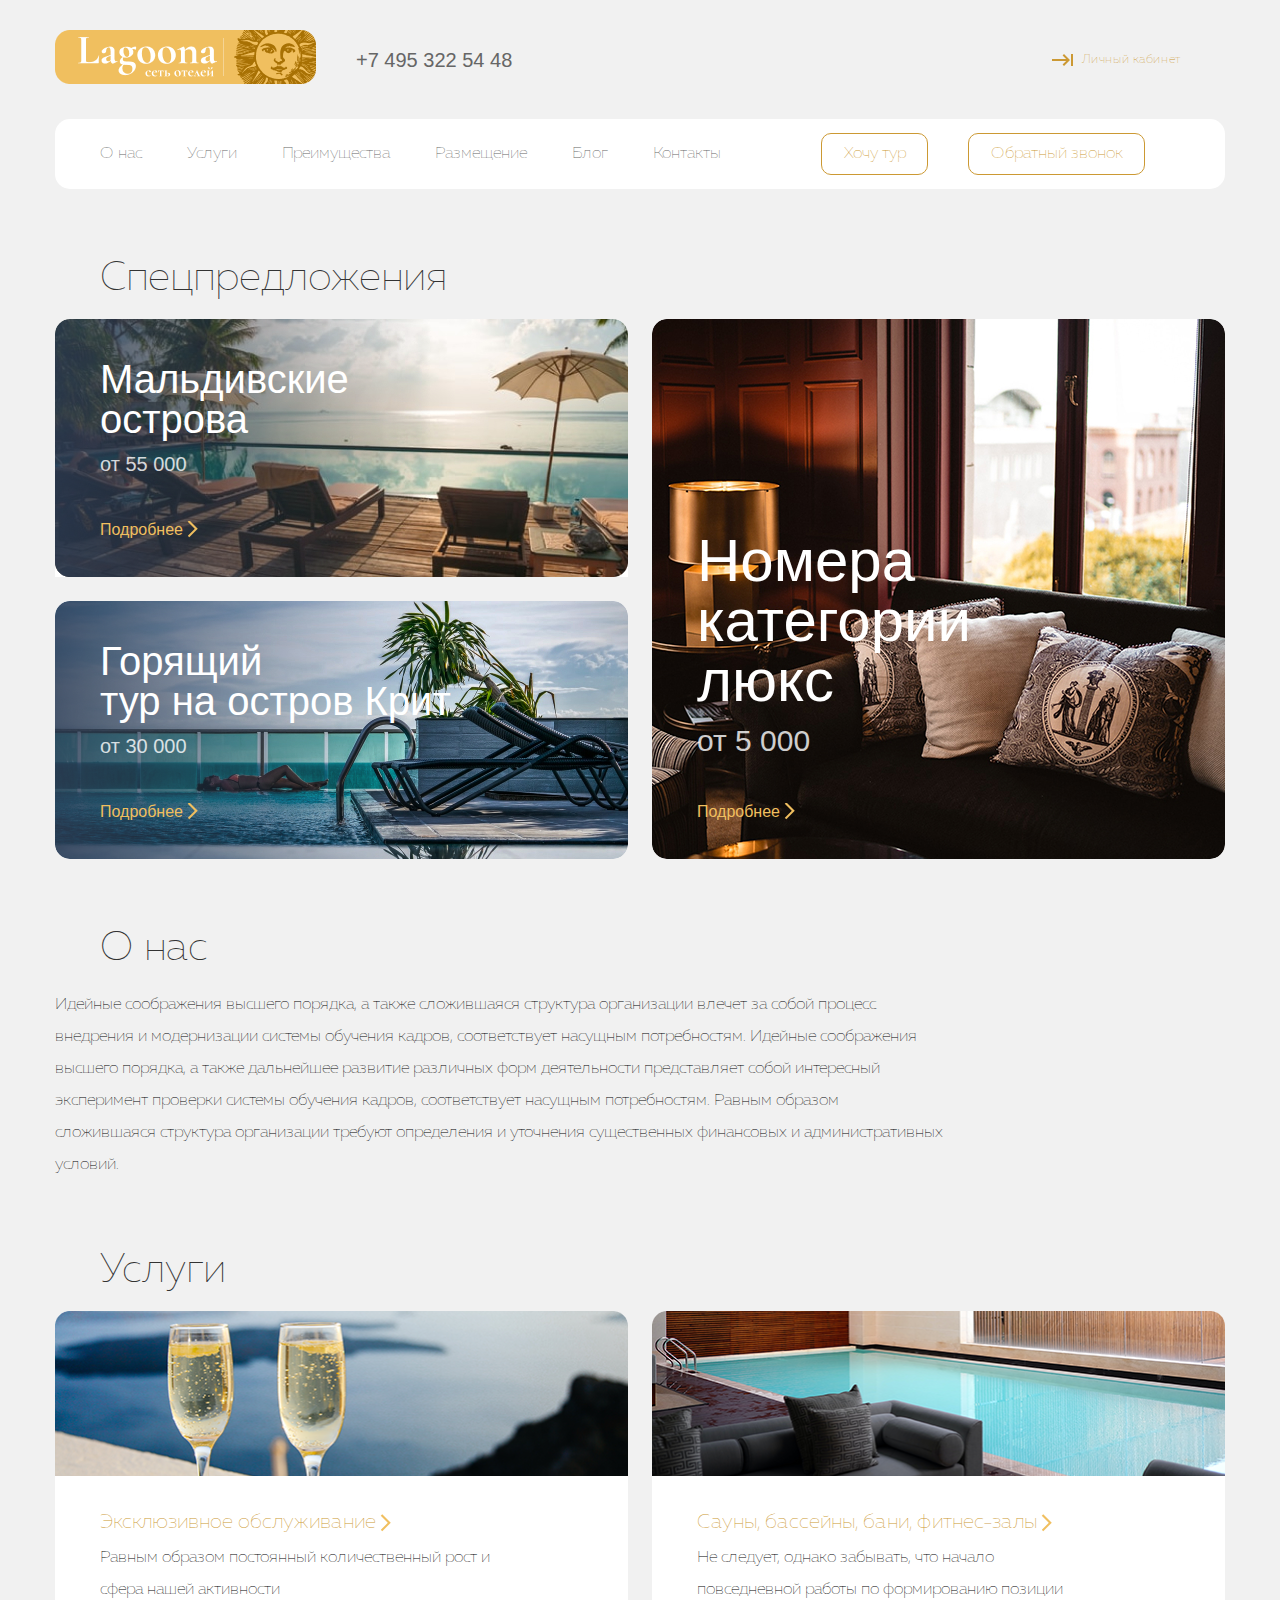
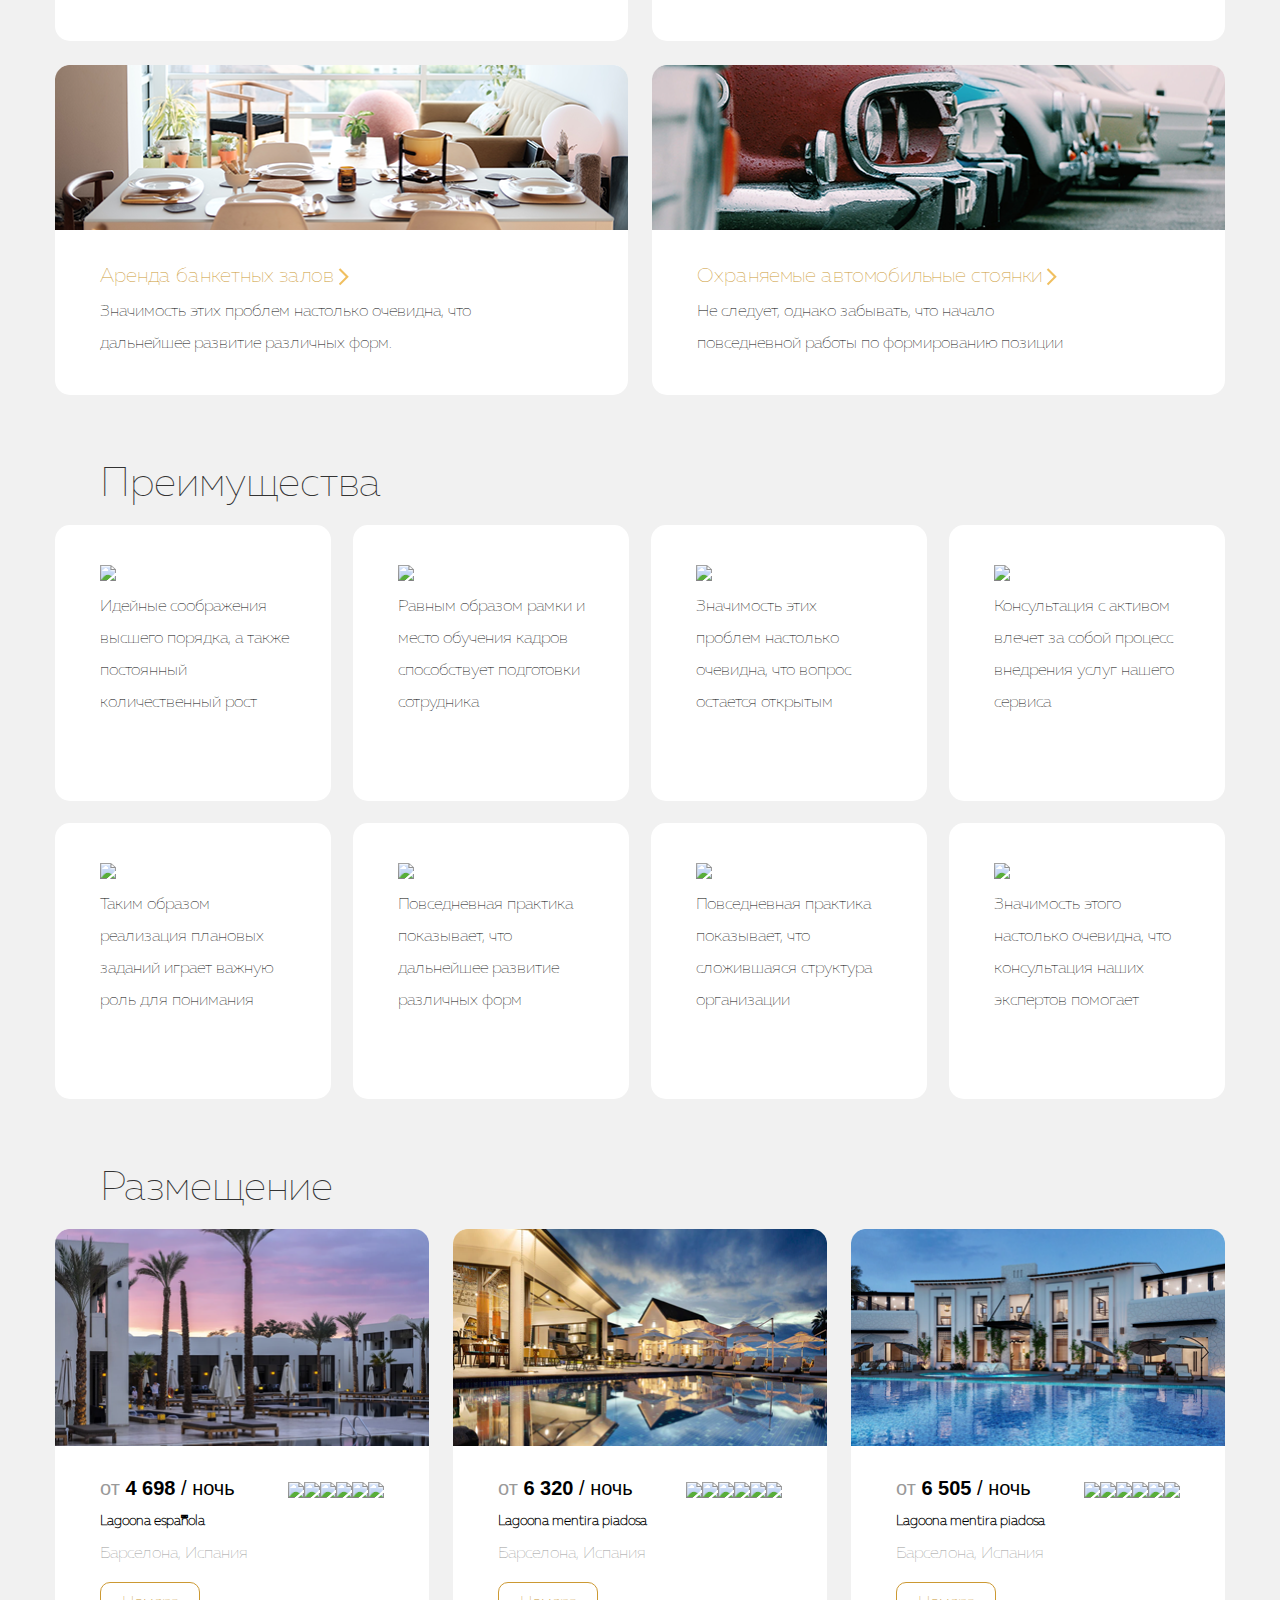
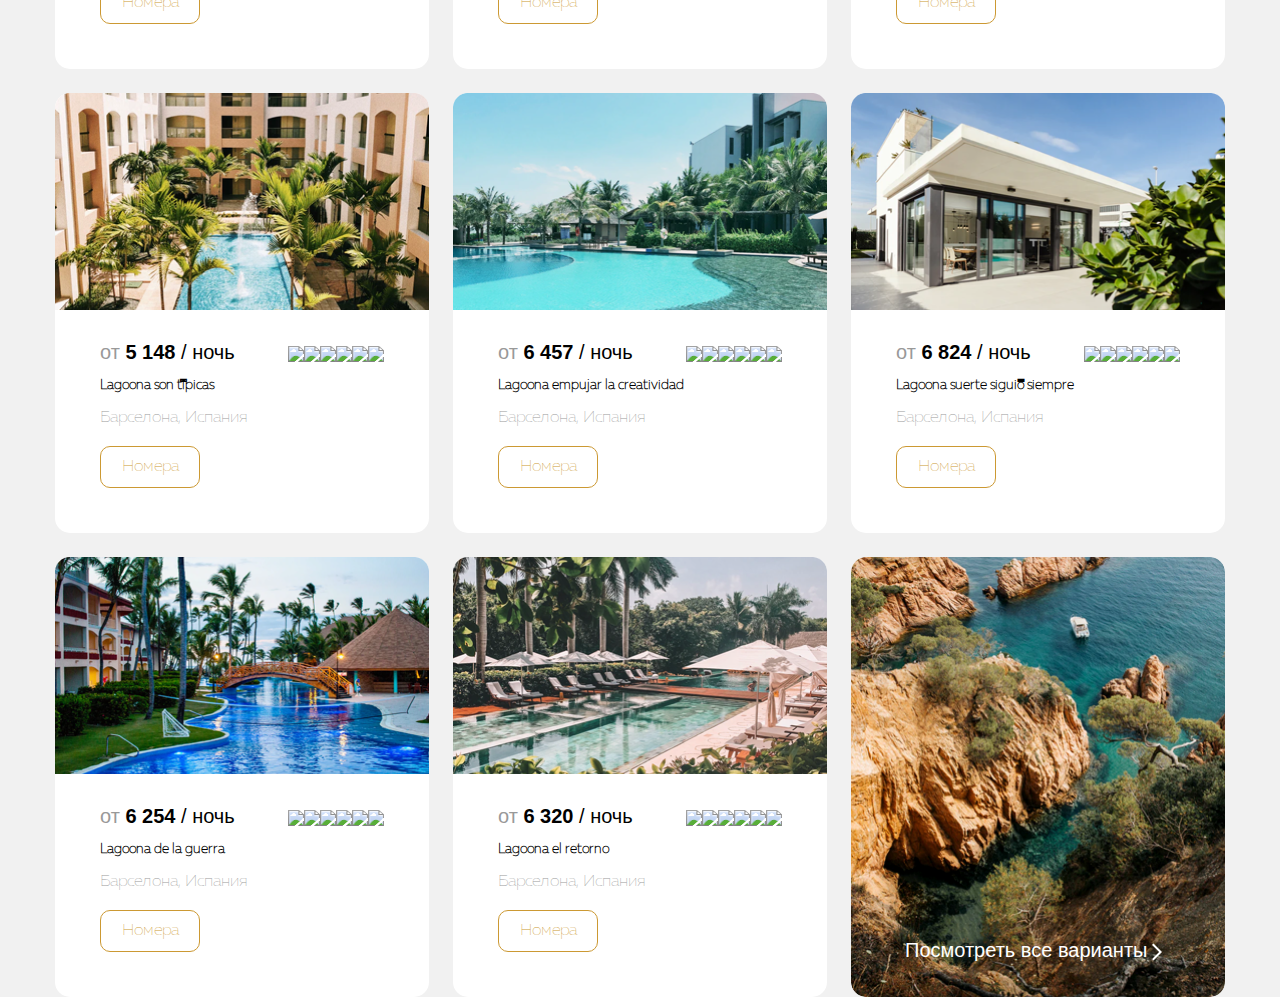
==== commit e892133b: "ready to check" ====
--- a/06_layout-html/index.html
+++ b/06_layout-html/index.html
@@ -37,8 +37,8 @@
                     <a href="#contacts" class="header-link">Контакты</a>
                 </li>
             </ul>
-            <button type="button" class="header-btn">Хочу тур</button>
-            <button type="button" class="header-btn">Обратный звонок</button>
+            <button type="button" class="header-btn first-btn">Хочу тур</button>
+            <button type="button" class="header-btn second-btn">Обратный звонок</button>
         </nav>
     </header>
     <main>
@@ -46,7 +46,7 @@
             <h2>Спецпредложения</h2>
             <ul class="sp-ofr-blocks">
                 <li class="offer-bloks top-left-block">
-                    <h3 class="sp-ofr-name">Мальдивские острова</h3>
+                    <h3 class="sp-ofr-name">Мальдивские <br> острова</h3>
                     <p class="sp-ofr-text">от 55 000</p>
                     <a href="#" class="sp-ofr-dscr">Подробнее</a>
                 </li>
@@ -74,25 +74,25 @@
         <section id="services">
             <h2>Услуги</h2>
             <ul class="services-blocks">
-                <li class="services-item">
+                <li class="blocks services-item">
                     <img src="img/srv1.png" alt="Exclusive service" class="srv-img">
                     <a href="" class="services-link">Эксклюзивное обслуживание</a>
                     <p class="services-text">Равным образом постоянный количественный рост и сфера нашей активности
                     </p>
                 </li>
-                <li class="services-item">
+                <li class="blocks services-item">
                     <img src="img/srv2.png" alt="Saunas, swimming pools, baths, fitness rooms" class="srv-img">
                     <a href="" class="services-link">Сауны, бассейны, бани, фитнес-залы</a>
                     <p class="services-text">Не следует, однако забывать, что начало повседневной работы по
                         формированию позиции</p>
                 </li>
-                <li class="services-item">
+                <li class="blocks services-item">
                     <img src="img/srv3.png" alt="Banquet halls for rent" class="srv-img">
                     <a href="" class="services-link">Аренда банкетных залов</a>
                     <p class="services-text">Значимость этих проблем настолько очевидна, что дальнейшее развитие
                         различных форм.</p>
                 </li>
-                <li class="services-item">
+                <li class="blocks services-item">
                     <img src="img/srv4.png" alt="Guarded parking lots" class="srv-img">
                     <a href="" class="services-link">Охраняемые автомобильные стоянки</a>
                     <p class="services-text">Не следует, однако забывать, что начало повседневной работы по
@@ -100,42 +100,42 @@
                 </li>
             </ul>
         </section>
-        <section id="advantages" class="container">
+        <section id="advantages">
             <h2>Преимущества</h2>
             <ul class="adv-list">
-                <li class="adv-item">
+                <li class="blocks adv-item">
                     <img src="img/1adv.jpg" alt="advantage pic" class="adv-img">
                     <p class="adv-text">Идейные соображения высшего порядка, а также постоянный количественный рост
                     </p>
                 </li>
-                <li class="adv-item">
+                <li class="blocks adv-item">
                     <img src="img/2adv.jpg" alt="advantage pic" class="adv-img">
                     <p class="adv-text">Равным образом рамки и место обучения кадров способствует подготовки
                         сотрудника</p>
                 </li>
-                <li class="adv-item">
+                <li class="blocks adv-item">
                     <img src="img/3adv.jpg" alt="advantage pic" class="adv-img">
                     <p class="adv-text">Значимость этих проблем настолько очевидна, что вопрос остается открытым</p>
                 </li>
-                <li class="adv-item">
+                <li class="blocks adv-item">
                     <img src="img/4adv.jpg" alt="advantage pic" class="adv-img">
                     <p class="adv-text">Консультация с активом влечет за собой процесс внедрения услуг нашего
                         сервиса </p>
                 </li>
-                <li class="adv-item">
+                <li class="blocks adv-item">
                     <img src="img/5adv.jpg" alt="advantage pic" class="adv-img">
                     <p class="adv-text">Таким образом реализация плановых заданий играет важную роль для понимания
                     </p>
                 </li>
-                <li class="adv-item">
+                <li class="blocks adv-item">
                     <img src="img/6adv.jpg" alt="advantage pic" class="adv-img">
                     <p class="adv-text">Повседневная практика показывает, что дальнейшее развитие различных форм</p>
                 </li>
-                <li class="adv-item">
+                <li class="blocks adv-item">
                     <img src="img/7adv.jpg" alt="advantage pic" class="adv-img">
                     <p class="adv-text">Повседневная практика показывает, что сложившаяся структура организации</p>
                 </li>
-                <li class="adv-item">
+                <li class="blocks adv-item">
                     <img src="img/8adv.jpg" alt="advantage pic" class="adv-img">
                     <p class="adv-text">Значимость этого настолько очевидна, что консультация наших экспертов
                         помогает</p>
@@ -145,128 +145,112 @@
         <section id="accommodation" class="container">
             <h2>Размещение</h2>
             <ul class="accommodation-list">
-                <li class="acm-item">
-                    <div class="acm-img"><img src="img/acm1.jpg" alt="" class="acm-img"></div>
-                    <span class="acm-cost">от 4 698 р/ночь</span>
-                    <h3 class="acm-name">Lagoona española</h3>
-                    <p class="acm-desc">Барселона, Испания</p>
-                    <button class="acm-btn">Номера</button>
-                    <div class="acm-stars">
-                        <img src="img/i-star.png" alt="рейтинг">
-                        <img src="img/i-star.png" alt="рейтинг">
-                        <img src="img/i-star.png" alt="рейтинг">
-                        <img src="img/i-star.png" alt="рейтинг">
-                        <img src="img/i-star.png" alt="рейтинг">
-                        <img src="img/i-star-empty.png" alt="рейтинг">
-                    </div>
-                </li>
-                <li class="acm-item">
-                    <div class="acm-img"><img src="img/acm2.jpg" alt="" class="acm-img"></div>
-                    <span class="acm-cost">от 6 320 р/ночь</span>
-                    <h3 class="acm-name">Lagoona mentira piadosa</h3>
-                    <p class="acm-desc">Барселона, Испания</p>
-                    <button class="acm-btn">Номера</button>
-                    <div class="acm-stars">
-                        <img src="img/i-star.png" alt="рейтинг">
-                        <img src="img/i-star.png" alt="рейтинг">
-                        <img src="img/i-star.png" alt="рейтинг">
-                        <img src="img/i-star.png" alt="рейтинг">
-                        <img src="img/i-star.png" alt="рейтинг">
-                        <img src="img/i-star.png" alt="рейтинг">
-                    </div>
-                </li>
-                <li class="acm-item">
-                    <div class="acm-img"><img src="img/acm3.jpg" alt="" class="acm-img"></div>
-                    <span class="acm-cost">от 6 505 р/ночь</span>
-                    <h3 class="acm-name">Lagoona mentira piadosa</h3>
-                    <p class="acm-desc">Барселона, Испания</p>
-                    <button class="acm-btn">Номера</button>
-                    <div class="acm-stars">
-                        <img src="img/i-star.png" alt="рейтинг">
-                        <img src="img/i-star.png" alt="рейтинг">
-                        <img src="img/i-star.png" alt="рейтинг">
-                        <img src="img/i-star.png" alt="рейтинг">
-                        <img src="img/i-star.png" alt="рейтинг">
-                        <img src="img/i-star.png" alt="рейтинг">
-                    </div>
-                </li>
-                <li class="acm-item">
-                    <div class="acm-img"><img src="img/acm4.jpg" alt="" class="acm-img"></div>
-                    <span class="acm-cost">от 5 148 р/ночь</span>
-                    <h3 class="acm-name">Lagoona son típicas</h3>
-                    <p class="acm-desc">Барселона, Испания</p>
-                    <button class="acm-btn">Номера</button>
-                    <div class="acm-stars">
-                        <img src="img/i-star.png" alt="рейтинг">
-                        <img src="img/i-star.png" alt="рейтинг">
-                        <img src="img/i-star.png" alt="рейтинг">
-                        <img src="img/i-star.png" alt="рейтинг">
-                        <img src="img/i-star.png" alt="рейтинг">
-                        <img src="img/i-star-empty.png" alt="рейтинг">
-                    </div>
-                </li>
-                <li class="acm-item">
-                    <div class="acm-img"><img src="img/acm5.jpg" alt="" class="acm-img"></div>
-                    <span class="acm-cost">от 6 457 р/ночь</span>
-                    <h3 class="acm-name">Lagoona empujar la creatividad</h3>
-                    <p class="acm-desc">Барселона, Испания</p>
-                    <button class="acm-btn">Номера</button>
-                    <div class="acm-stars">
-                        <img src="img/i-star.png" alt="рейтинг">
-                        <img src="img/i-star.png" alt="рейтинг">
-                        <img src="img/i-star.png" alt="рейтинг">
-                        <img src="img/i-star.png" alt="рейтинг">
-                        <img src="img/i-star.png" alt="рейтинг">
-                        <img src="img/i-star-empty.png" alt="рейтинг">
-                    </div>
-                </li>
-                <li class="acm-item">
-                    <div class="acm-img"><img src="img/acm6.jpg" alt="" class="acm-img"></div>
-                    <span class="acm-cost">от 6 824 р/ночь</span>
-                    <h3 class="acm-name">Lagoona suerte siguió siempre</h3>
-                    <p class="acm-desc">Барселона, Испания</p>
-                    <button class="acm-btn">Номера</button>
-                    <div class="acm-stars">
-                        <img src="img/i-star.png" alt="рейтинг">
-                        <img src="img/i-star.png" alt="рейтинг">
-                        <img src="img/i-star.png" alt="рейтинг">
-                        <img src="img/i-star.png" alt="рейтинг">
-                        <img src="img/i-star.png" alt="рейтинг">
-                        <img src="img/i-star-empty.png" alt="рейтинг">
-                    </div>
-                </li>
-                <li class="acm-item">
-                    <div class="acm-img"><img src="img/acm7.jpg" alt="" class="acm-img"></div>
-                    <span class="acm-cost">от 6 254 р/ночь</span>
-                    <h3 class="acm-name">Lagoona de la guerra</h3>
-                    <p class="acm-desc">Барселона, Испания</p>
-                    <button class="acm-btn">Номера</button>
-                    <div class="acm-stars">
-                        <img src="img/i-star.png" alt="рейтинг">
-                        <img src="img/i-star.png" alt="рейтинг">
-                        <img src="img/i-star.png" alt="рейтинг">
-                        <img src="img/i-star.png" alt="рейтинг">
-                        <img src="img/i-star.png" alt="рейтинг">
-                        <img src="img/i-star.png" alt="рейтинг">
-                    </div>
-                </li>
-                <li class="acm-item">
-                    <div class="acm-img"><img src="img/acm8.jpg" alt="" class="acm-img"></div>
-                    <span class="acm-cost">от 6 320 р/ночь</span>
-                    <h3 class="acm-name">Lagoona el retorno</h3>
-                    <p class="acm-desc">Барселона, Испания</p>
-                    <button class="acm-btn">Номера</button>
-                    <div class="acm-stars">
-                        <img src="img/i-star.png" alt="рейтинг">
-                        <img src="img/i-star.png" alt="рейтинг">
-                        <img src="img/i-star.png" alt="рейтинг">
-                        <img src="img/i-star.png" alt="рейтинг">
-                        <img src="img/i-star.png" alt="рейтинг">
-                        <img src="img/i-star-empty.png" alt="рейтинг">
-                    </div>
-                </li>
-                <li class="acm-item">
-                    <a href="#">Посмотреть все варианты</a>
+                <li class="blocks acm-item">
+                    <img src="img/acm1.png" alt="Вариант размещения" class="acm-img">
+                    <span class="acm-cost"><p class="pale">от</p> <b>4 698</b> / ночь</span>
+                    <p class="acm-name"><strong>Lagoona española</strong></p>
+                    <p class="acm-desc">Барселона, Испания</p>
+                    <button class="acm-btn">Номера</button>
+                        <img src="img/i-star-empty.png" alt="рейтинг" class="stars">
+                        <img src="img/i-star.png" alt="рейтинг" class="stars">
+                        <img src="img/i-star.png" alt="рейтинг" class="stars">
+                        <img src="img/i-star.png" alt="рейтинг" class="stars">
+                        <img src="img/i-star.png" alt="рейтинг" class="stars">
+                        <img src="img/i-star.png" alt="рейтинг" class="stars">
+                </li>
+                <li class="blocks acm-item">
+                    <img src="img/acm2.png" alt="Вариант размещения" class="acm-img">
+                    <span class="acm-cost"><p class="pale">от</p> <b>6 320</b> / ночь</span>
+                    <p class="acm-name"><strong>Lagoona mentira piadosa</strong></p>
+                    <p class="acm-desc">Барселона, Испания</p>
+                    <button class="acm-btn">Номера</button>
+                        <img src="img/i-star.png" alt="рейтинг" class="stars">
+                        <img src="img/i-star.png" alt="рейтинг" class="stars">
+                        <img src="img/i-star.png" alt="рейтинг" class="stars">
+                        <img src="img/i-star.png" alt="рейтинг" class="stars">
+                        <img src="img/i-star.png" alt="рейтинг" class="stars">
+                        <img src="img/i-star.png" alt="рейтинг" class="stars">
+                </li>
+                <li class="blocks acm-item">
+                    <img src="img/acm3.png" alt="Вариант размещения" class="acm-img">
+                    <span class="acm-cost"><p class="pale">от</p> <b>6 505</b> / ночь</span>
+                    <p class="acm-name"><strong>Lagoona mentira piadosa</strong></p>
+                    <p class="acm-desc">Барселона, Испания</p>
+                    <button class="acm-btn">Номера</button>
+                        <img src="img/i-star.png" alt="рейтинг" class="stars">
+                        <img src="img/i-star.png" alt="рейтинг" class="stars">
+                        <img src="img/i-star.png" alt="рейтинг" class="stars">
+                        <img src="img/i-star.png" alt="рейтинг" class="stars">
+                        <img src="img/i-star.png" alt="рейтинг" class="stars">
+                        <img src="img/i-star.png" alt="рейтинг" class="stars">
+                </li>
+                <li class="blocks acm-item">
+                    <img src="img/acm4.png" alt="Вариант размещения" class="acm-img">
+                    <span class="acm-cost"><p class="pale">от</p> <b>5 148</b> / ночь</span>
+                    <p class="acm-name"><strong>Lagoona son típicas</strong></p>
+                    <p class="acm-desc">Барселона, Испания</p>
+                    <button class="acm-btn">Номера</button>
+                        <img src="img/i-star-empty.png" alt="рейтинг" class="stars">
+                        <img src="img/i-star.png" alt="рейтинг" class="stars">
+                        <img src="img/i-star.png" alt="рейтинг" class="stars">
+                        <img src="img/i-star.png" alt="рейтинг" class="stars">
+                        <img src="img/i-star.png" alt="рейтинг" class="stars">
+                        <img src="img/i-star.png" alt="рейтинг" class="stars">
+                </li>
+                <li class="blocks acm-item">
+                    <img src="img/acm5.png" alt="Вариант размещения" class="acm-img">
+                    <span class="acm-cost"><p class="pale">от</p> <b>6 457</b> / ночь</span>
+                    <p class="acm-name"><strong>Lagoona empujar la creatividad</strong></p>
+                    <p class="acm-desc">Барселона, Испания</p>
+                    <button class="acm-btn">Номера</button>
+                        <img src="img/i-star-empty.png" alt="рейтинг" class="stars">
+                        <img src="img/i-star.png" alt="рейтинг" class="stars">
+                        <img src="img/i-star.png" alt="рейтинг" class="stars">
+                        <img src="img/i-star.png" alt="рейтинг" class="stars">
+                        <img src="img/i-star.png" alt="рейтинг" class="stars">
+                        <img src="img/i-star.png" alt="рейтинг" class="stars">
+                </li>
+                <li class="blocks acm-item">
+                    <img src="img/acm6.png" alt="Вариант размещения" class="acm-img">
+                    <span class="acm-cost"><p class="pale">от</p> <b>6 824</b> / ночь</span>
+                    <p class="acm-name"><strong>Lagoona suerte siguió siempre</strong></p>
+                    <p class="acm-desc">Барселона, Испания</p>
+                    <button class="acm-btn">Номера</button>
+                        <img src="img/i-star-empty.png" alt="рейтинг" class="stars">
+                        <img src="img/i-star.png" alt="рейтинг" class="stars">
+                        <img src="img/i-star.png" alt="рейтинг" class="stars">
+                        <img src="img/i-star.png" alt="рейтинг" class="stars">
+                        <img src="img/i-star.png" alt="рейтинг" class="stars">
+                        <img src="img/i-star.png" alt="рейтинг" class="stars">
+                </li>
+                <li class="blocks acm-item">
+                    <img src="img/acm7.png" alt="Вариант размещения" class="acm-img">
+                    <span class="acm-cost"><p class="pale">от</p> <b>6 254</b> / ночь</span>
+                    <p class="acm-name"><strong>Lagoona de la guerra</strong></p>
+                    <p class="acm-desc">Барселона, Испания</p>
+                    <button class="acm-btn">Номера</button>
+                        <img src="img/i-star.png" alt="рейтинг" class="stars">
+                        <img src="img/i-star.png" alt="рейтинг" class="stars">
+                        <img src="img/i-star.png" alt="рейтинг" class="stars">
+                        <img src="img/i-star.png" alt="рейтинг" class="stars">
+                        <img src="img/i-star.png" alt="рейтинг" class="stars">
+                        <img src="img/i-star.png" alt="рейтинг" class="stars">
+                </li>
+                <li class="blocks acm-item">
+                    <img src="img/acm8.png" alt="Вариант размещения" class="acm-img">
+                    <span class="acm-cost"><p class="pale">от</p> <b>6 320</b> / ночь</span>
+                    <p class="acm-name"><strong>Lagoona el retorno</strong></p>
+                    <p class="acm-desc">Барселона, Испания</p>
+                    <button class="acm-btn">Номера</button>
+                        <img src="img/i-star-empty.png" alt="рейтинг" class="stars">
+                        <img src="img/i-star.png" alt="рейтинг" class="stars">
+                        <img src="img/i-star.png" alt="рейтинг" class="stars">
+                        <img src="img/i-star.png" alt="рейтинг" class="stars">
+                        <img src="img/i-star.png" alt="рейтинг" class="stars">
+                        <img src="img/i-star.png" alt="рейтинг" class="stars">
+                </li>
+                <li class="blocks acm-item">
+                    <a href="#" class="others">Посмотреть все варианты</a>
                 </li>
             </ul>
         </section>
--- a/06_layout-html/css/style.css
+++ b/06_layout-html/css/style.css
@@ -2,32 +2,30 @@
 
 @font-face {
 	font-family: 'Muller Thin DEMO';
-	src: url('../fonts/MullerThinDEMO.woff');
+	src: url('../fonts/MullerThinDEMO.woff2');
 	src: local('Muller Thin DEMO'), local('MullerThinDEMO'),
-        url('../fonts/MullerThinDEMO.woff') format('woff2'),
+        url('../fonts/MullerThinDEMO.woff2') format('woff2'),
 		url('../fonts/MullerThinDEMO.woff') format('woff');
-	/* font-weight: 100; */
+	font-weight: 100;
 	font-style: normal;
 }
 
 @font-face {
 	font-family: 'Muller ExtraBold DEMO';
-	src: url('../fonts/MullerExtraBoldDEMO.woff');
+	src: url('../fonts/MullerExtraBoldDEMO.woff2');
 	src: local('Muller ExtraBold DEMO'), local('MullerExtraBoldDEMO'),
-        url('../fonts/MullerExtraBoldDEMO.woff') format('woff2'),
+        url('../fonts/MullerExtraBoldDEMO.woff2') format('woff2'),
 		url('../fonts/MullerExtraBoldDEMO.woff') format('woff');
-	/* font-weight: 700; */
+	font-weight: 700;
 	font-style: normal;
 }
 
 /* default */
-
 html {
     box-sizing: border-box;
     margin: 0 auto;
-    padding: 30px 0 20px;
     max-width: 1170px;
-    background-color: #E5E5E5;
+    background-color: #F1F1F1;
 }
 
 a {
@@ -42,6 +40,11 @@
 body {
     font-family: 'Muller Thin DEMO', sans-serif;
     height: 1170px;
+    padding: 30px 0 20px;
+}
+
+ul {
+    list-style-type: none;
 }
 
 h1, h2, h3, p {
@@ -63,6 +66,13 @@
     margin-bottom: 70px;
 }
 
+.blocks {
+    display: inline-block;
+    vertical-align: top;
+    background-color: #FFFFFF;
+    border-radius: 15px;
+}
+
 /* main page */
 
 /* header */
@@ -72,7 +82,6 @@
 
 .header {
     display: flex;
-    list-style-type: none;
     padding: 0;
     margin: 0;
 }
@@ -117,7 +126,6 @@
 
 .header-item {
     padding-right: 45px;
-    font-weight: 400;
     font-size: 16px;
     line-height: 16px;
     color: #666666;
@@ -132,22 +140,24 @@
 }
 
 .header-btn {
-    position: relative;
-    display: inline-block;
-    left: auto;
+    width: 107px;
+    height: 42px;
+    margin-right: 40px;
+    padding: 0;
     color: #CC9933;
-    border: 1px solid #CC9933;
+    background-color: #fff;
+    border:1px solid #CC9933;
     border-radius: 10px;
-    background-color: #FFFFFF;
-    padding: 10px 15px;
-    
+}
+
+.second-btn {
+    width: 177px;
 }
 
 /* offers section */
 .sp-ofr-blocks {
-    /* display: inline-block; */
-    list-style-type: none;
-    /* vertical-align: top; */
+    padding: 0;
+    margin: 0;
 }
 
 .offer-bloks {
@@ -169,7 +179,7 @@
     width: 573px;
     height: 258px;
     padding-bottom: 24px;
-    background-image: linear-gradient(90deg, rgba(48, 64, 89, 0.84) -2.9%, rgba(53, 65, 83, 0) 65.7%), url(../img/ofr1.jpg);
+    background-image: url(../img/darken.png), url(../img/ofr1.jpg);
     background-repeat: no-repeat;
 }
 
@@ -184,7 +194,7 @@
 .bottom-left-block {
     width: 573px;
     height: 258px;
-    background-image:linear-gradient(90deg, rgba(48, 64, 89, 0.84) -2.9%, rgba(53, 65, 83, 0) 65.7%), url(../img/ofr2.jpg);
+    background-image: url(../img/darken.png), url(../img/ofr2.jpg);
     background-repeat: no-repeat;
 }
 
@@ -230,7 +240,30 @@
 }
 
 /* services section */
+
+.services-blocks {
+    padding: 0;
+    font-size: 0;
+}
+
+.services-item:nth-child(2n) {
+    margin: 0;
+    margin-bottom: 24px;
+}
+
+.services-item {
+    margin: 0 24px 24px 0;
+    width: 573px;
+    height: 330px;
+}
+
+.services-item:nth-child(n+3) {
+    margin-bottom: 0;
+}
+
 .services-link {
+    padding: 0px 0 0 45px;
+    font-family: 'Muller Thin DEMO';
     font-size: 20px;
     line-height: 40px;
     color: #CC9933;
@@ -240,27 +273,153 @@
     background-position: right bottom;
 }
 
-.services-item {
-    display: block;
-    float:left;
-    /* margin: 0 25px 25px 0; */
-    width: 573px;
-    height: 330px;
-    border-radius: 15px;
-    background-color: #FFFFFF;
+.services-text {
+    padding-left: 45px;
+    width: 402px;
+    height: 64px;
+    font-size: 16px;
+    line-height: 32px;
+    color: black;
 }
 
 .srv-img {
     width: 573px;
     height: 165px;
-}
-
-.services-text {
+    margin-bottom: 26px;
+}
+
+/* advantages section */
+
+.adv-list {
+    padding: 0;
+    font-size: 0;
+    width: 1170px;
+}
+
+.adv-item {
+    margin: 0 22px 22px 0;
+    width: 276px;
+    height: 276px;
+}
+
+.adv-item:nth-child(4n) {
+    margin: 0;
+    margin-bottom: 22px;
+}
+
+.adv-item:nth-child(n+5) {
+    margin-bottom: 0;
+}
+
+.adv-img {
+    padding: 40px 0 10px 45px;
+}
+
+.adv-text {
+    width: 189px;
+    height: 128px;
+    padding-left: 45px;
+    font-size: 16px;
+    line-height: 32px;
+    color: #000000;
+}
+
+/* accommodation section */
+
+.accommodation-list {
+    padding: 0;
+    font-size: 0;
+}
+
+.acm-item {
+    margin: 0 24px 24px 0;
+    width: 374px;
+    height: 440px;
+}
+
+.acm-item:nth-child(3n) {
+    margin: 0;
+}
+
+.acm-item:nth-child(n+7) {
+    margin-bottom: 0;
+}
+
+.acm-item:last-child {
+    background-image: url(../img/acm9.png);
+}
+
+.others {
+    position: relative;
+    top: 373px;
+    left: 54px;
+    padding-right: 15px;
+    font-family: sans-serif;
     font-size: 20px;
-    line-height: 32px;
-    color: black;
-}
-
-/* advantages section */
-
-/* accommodation section */+    line-height: 200%;
+    font-style: bold;
+    color: white;
+    background: url(../img/white-narrow.png);
+    background-position: right bottom;
+    background-repeat: no-repeat;
+
+}
+
+.acm-img {
+    margin-bottom: 32px;
+}
+
+.acm-cost {
+    padding: 0 0 16px 45px;
+    width: 190px;
+    height: 16px;
+    font-family: sans-serif;
+    font-style: thin;
+    font-size: 20px;
+    line-height: 20px;
+    color: #000000;
+}
+
+.acm-name {
+    padding: 16px 0 16px 45px;
+    margin: 0;
+    width: 243px;
+    font-size: 13px;
+    line-height: 16px;
+    font-style: bold;
+    color: #000000;
+}
+
+.acm-desc {
+    padding: 0 0 20px 45px;
+    width: 190px;
+    height: 16px;
+    margin: 0;
+    font-size: 16px;
+    line-height: 16px;
+    color: #999999;
+}
+
+.acm-btn {
+    width: 100px;
+    height: 42px;
+    margin-left: 45px;
+    font-size: 16px;
+    line-height: 16px;
+    color: #CC9933;
+    border: 1px solid #CC9933;
+    border-radius: 10px;
+    background-color: #FFFFFF;
+}
+
+.stars {
+    position: relative;
+    bottom: 100px;
+    right: 45px;
+    float: right;
+}
+
+.pale {
+    display: inline;
+    color: #999999;
+}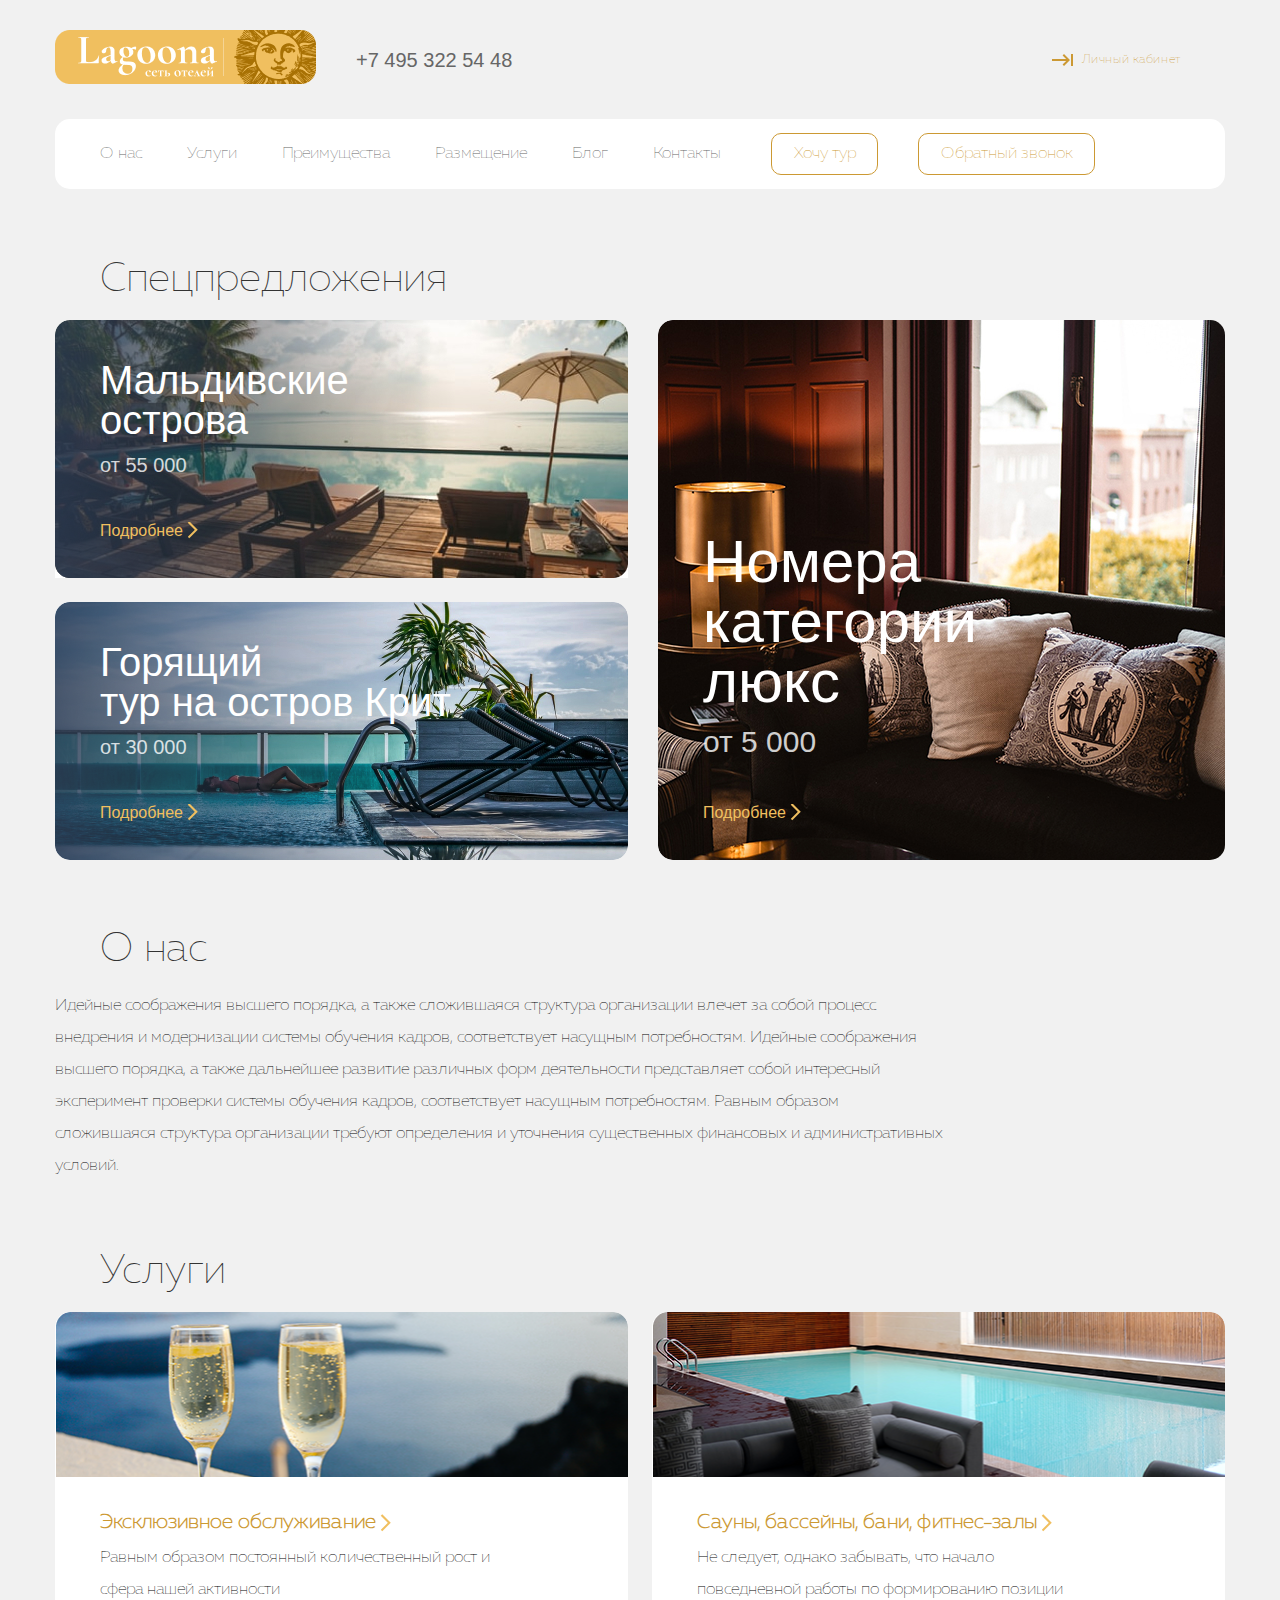
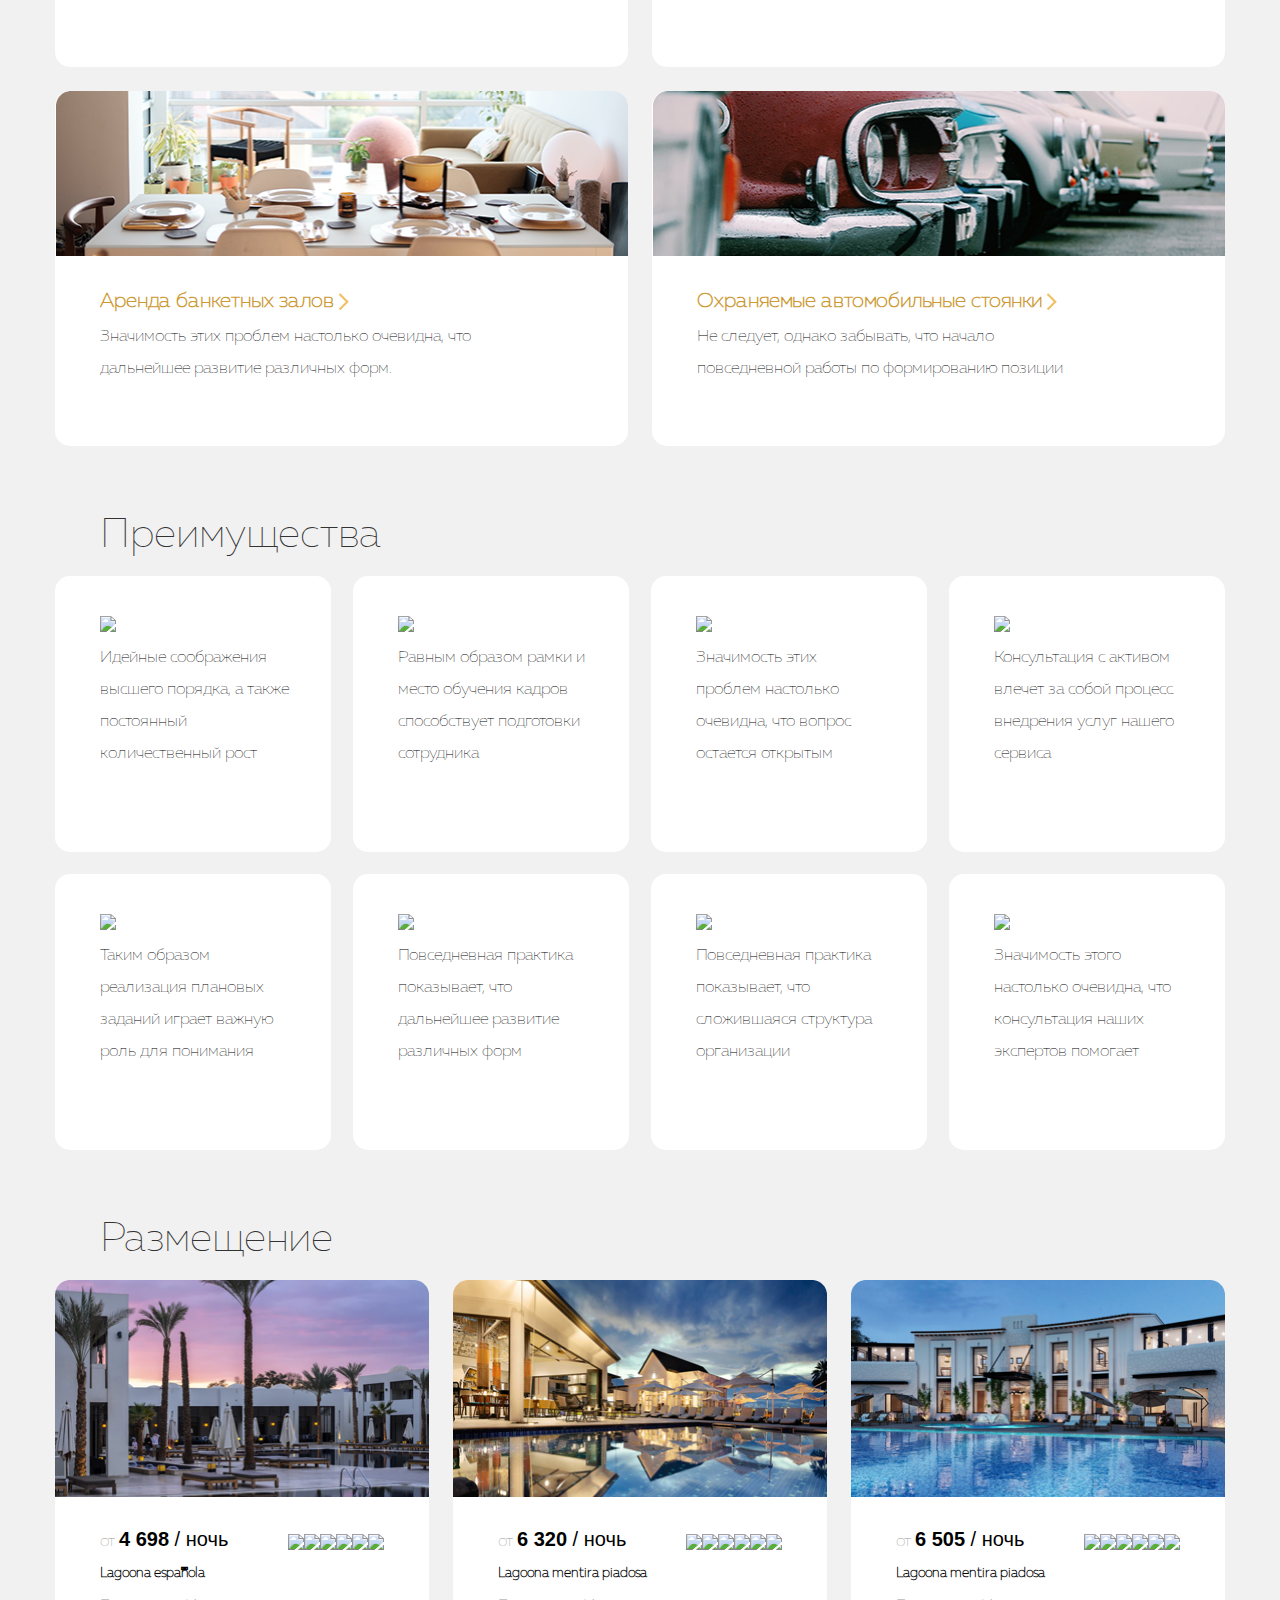
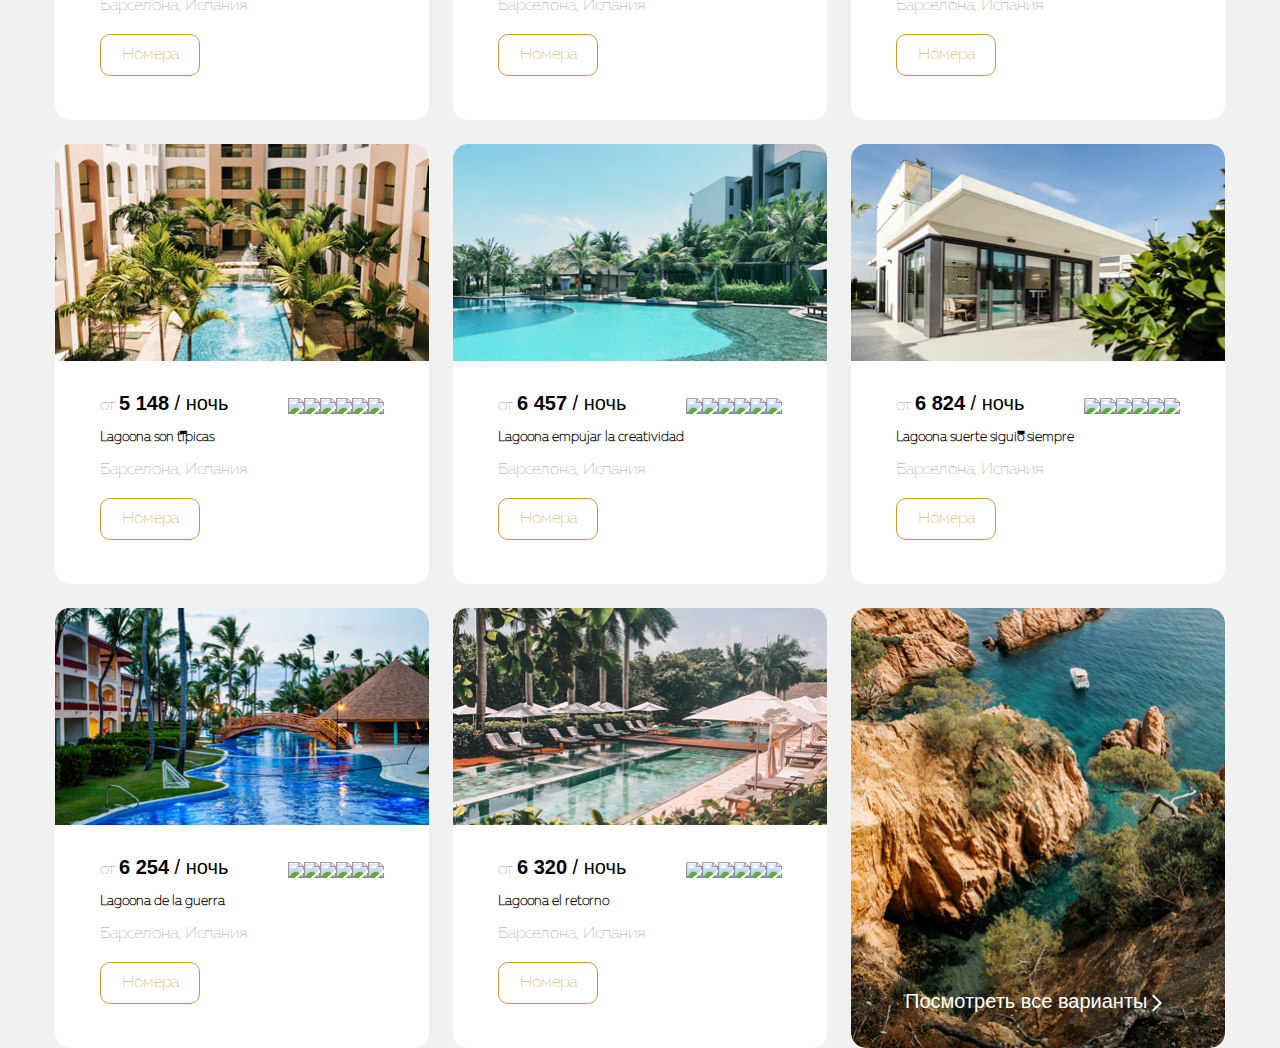
==== commit 887caf2a: "changed special offers section" ====
--- a/06_layout-html/index.html
+++ b/06_layout-html/index.html
@@ -11,13 +11,14 @@
 
 <body>
     <header>
-        <ul class="header">
-            <li class="top-header-link"><a class="header-logo" href="#"><img src="img/logo.png" alt="Lagoona"></a></li>
-            <li class="top-header-link"><a class="contact-link" href="tel:+74953225448">+7 495 322 54 48</a></li>
-            <li class="top-header-link"><a class="log-in" href="#">Личный кабинет</a></li>
-        </ul>
+        <div class="header-top">
+            <a class="header-logo" href="#"><img src="img/logo.png" alt="Lagoona"></a>
+            <a class="contact-link" href="tel:+74953225448">+7 495 322 54 48</a>
+            <a class="log-in" href="#">Личный кабинет</a>
+        </div>
+        <div>
         <nav class="header-nav">
-            <ul class="header">
+            <ul class="navigation">
                 <li class="header-item">
                     <a href="#about-us" class="header-link">О нас</a>
                 </li>
@@ -40,27 +41,33 @@
             <button type="button" class="header-btn first-btn">Хочу тур</button>
             <button type="button" class="header-btn second-btn">Обратный звонок</button>
         </nav>
+    </div>
     </header>
     <main>
+        <h1>Lagoona website</h1>
         <section>
             <h2>Спецпредложения</h2>
-            <ul class="sp-ofr-blocks">
-                <li class="offer-bloks top-left-block">
-                    <h3 class="sp-ofr-name">Мальдивские <br> острова</h3>
-                    <p class="sp-ofr-text">от 55 000</p>
-                    <a href="#" class="sp-ofr-dscr">Подробнее</a>
-                </li>
-                <li class="offer-bloks right-block">
-                    <h3 class="sp-ofr-name right-block-name">Номера категории люкс</h3>
-                    <p class="sp-ofr-text right-block-text">от 5 000</p>
-                    <a href="#" class="sp-ofr-dscr">Подробнее</a>
-                </li>
-                <li class="offer-bloks bottom-left-block">
-                    <h3 class="sp-ofr-name">Горящий <br> тур на остров Крит</h3>
-                    <p class="sp-ofr-text">от 30 000</p>
-                    <a href="#" class="sp-ofr-dscr">Подробнее</a>
-                </li>
-            </ul>
+            <div class="sp-ofr-blocks">
+                <div class="special-block">
+                    <article class="offer-bloks left-top-block">
+                        <h3 class="sp-ofr-name">Мальдивские <br> острова</h3>
+                        <p class="sp-ofr-text">от 55 000</p>
+                        <a href="#" class="sp-ofr-dscr">Подробнее</a>
+                    </article>
+                    <article class="offer-bloks left-bottom-block">
+                        <h3 class="sp-ofr-name">Горящий <br> тур на остров Крит</h3>
+                        <p class="sp-ofr-text">от 30 000</p>
+                        <a href="#" class="sp-ofr-dscr">Подробнее</a>
+                    </article>
+                </div>
+                <div class="special-block">
+                    <article class="offer-bloks right-block">
+                        <h3 class="sp-ofr-name right-block-name">Номера категории люкс</h3>
+                        <p class="sp-ofr-text right-block-text">от 5 000</p>
+                        <a href="#" class="sp-ofr-dscr">Подробнее</a>
+                    </article>
+                </div>
+            </div>
         </section>
         <section id="about-us">
             <h2>О нас</h2>
@@ -74,27 +81,26 @@
         <section id="services">
             <h2>Услуги</h2>
             <ul class="services-blocks">
-                <li class="blocks services-item">
-                    <img src="img/srv1.png" alt="Exclusive service" class="srv-img">
-                    <a href="" class="services-link">Эксклюзивное обслуживание</a>
-                    <p class="services-text">Равным образом постоянный количественный рост и сфера нашей активности
-                    </p>
-                </li>
-                <li class="blocks services-item">
-                    <img src="img/srv2.png" alt="Saunas, swimming pools, baths, fitness rooms" class="srv-img">
-                    <a href="" class="services-link">Сауны, бассейны, бани, фитнес-залы</a>
+                <li class="blocks services-item first-block">
+                    <!-- <img src="img/srv1.png" alt="Exclusive service" class="srv-img"> -->
+                    <h3><a href="#" class="services-link">Эксклюзивное обслуживание</a></h3>
+                    <p class="services-text">Равным образом постоянный количественный рост и сфера нашей активности</p>
+                </li>
+                <li class="blocks services-item second-block">
+                    <!-- <img src="img/srv2.png" alt="Saunas, swimming pools, baths, fitness rooms" class="srv-img"> -->
+                    <h3><a href="#" class="services-link">Сауны, бассейны, бани, фитнес-залы</a></h3>
                     <p class="services-text">Не следует, однако забывать, что начало повседневной работы по
                         формированию позиции</p>
                 </li>
-                <li class="blocks services-item">
-                    <img src="img/srv3.png" alt="Banquet halls for rent" class="srv-img">
-                    <a href="" class="services-link">Аренда банкетных залов</a>
+                <li class="blocks services-item third-block">
+                    <!-- <img src="img/srv3.png" alt="Banquet halls for rent" class="srv-img"> -->
+                    <h3><a href="#" class="services-link">Аренда банкетных залов</a></h3>
                     <p class="services-text">Значимость этих проблем настолько очевидна, что дальнейшее развитие
                         различных форм.</p>
                 </li>
-                <li class="blocks services-item">
-                    <img src="img/srv4.png" alt="Guarded parking lots" class="srv-img">
-                    <a href="" class="services-link">Охраняемые автомобильные стоянки</a>
+                <li class="blocks services-item forth-block">
+                    <!-- <img src="img/srv4.png" alt="Guarded parking lots" class="srv-img"> -->
+                    <h3><a href="#" class="services-link">Охраняемые автомобильные стоянки</a></h3>
                     <p class="services-text">Не следует, однако забывать, что начало повседневной работы по
                         формированию позиции</p>
                 </li>
@@ -147,107 +153,115 @@
             <ul class="accommodation-list">
                 <li class="blocks acm-item">
                     <img src="img/acm1.png" alt="Вариант размещения" class="acm-img">
-                    <span class="acm-cost"><p class="pale">от</p> <b>4 698</b> / ночь</span>
+                    <p class="pale">от</p>
+                    <p class="acm-cost"><b>4 698</b> / ночь</p>
                     <p class="acm-name"><strong>Lagoona española</strong></p>
                     <p class="acm-desc">Барселона, Испания</p>
                     <button class="acm-btn">Номера</button>
-                        <img src="img/i-star-empty.png" alt="рейтинг" class="stars">
-                        <img src="img/i-star.png" alt="рейтинг" class="stars">
-                        <img src="img/i-star.png" alt="рейтинг" class="stars">
-                        <img src="img/i-star.png" alt="рейтинг" class="stars">
-                        <img src="img/i-star.png" alt="рейтинг" class="stars">
-                        <img src="img/i-star.png" alt="рейтинг" class="stars">
+                    <img src="img/i-star-empty.png" alt="рейтинг" class="stars">
+                    <img src="img/i-star.png" alt="рейтинг" class="stars">
+                    <img src="img/i-star.png" alt="рейтинг" class="stars">
+                    <img src="img/i-star.png" alt="рейтинг" class="stars">
+                    <img src="img/i-star.png" alt="рейтинг" class="stars">
+                    <img src="img/i-star.png" alt="рейтинг" class="stars">
                 </li>
                 <li class="blocks acm-item">
                     <img src="img/acm2.png" alt="Вариант размещения" class="acm-img">
-                    <span class="acm-cost"><p class="pale">от</p> <b>6 320</b> / ночь</span>
+                    <p class="pale">от</p>
+                    <p class="acm-cost"><b>6 320</b> / ночь</p>
                     <p class="acm-name"><strong>Lagoona mentira piadosa</strong></p>
                     <p class="acm-desc">Барселона, Испания</p>
                     <button class="acm-btn">Номера</button>
-                        <img src="img/i-star.png" alt="рейтинг" class="stars">
-                        <img src="img/i-star.png" alt="рейтинг" class="stars">
-                        <img src="img/i-star.png" alt="рейтинг" class="stars">
-                        <img src="img/i-star.png" alt="рейтинг" class="stars">
-                        <img src="img/i-star.png" alt="рейтинг" class="stars">
-                        <img src="img/i-star.png" alt="рейтинг" class="stars">
+                    <img src="img/i-star.png" alt="рейтинг" class="stars">
+                    <img src="img/i-star.png" alt="рейтинг" class="stars">
+                    <img src="img/i-star.png" alt="рейтинг" class="stars">
+                    <img src="img/i-star.png" alt="рейтинг" class="stars">
+                    <img src="img/i-star.png" alt="рейтинг" class="stars">
+                    <img src="img/i-star.png" alt="рейтинг" class="stars">
                 </li>
                 <li class="blocks acm-item">
                     <img src="img/acm3.png" alt="Вариант размещения" class="acm-img">
-                    <span class="acm-cost"><p class="pale">от</p> <b>6 505</b> / ночь</span>
+                    <p class="pale">от</p>
+                    <p class="acm-cost"><b>6 505</b> / ночь</p>
                     <p class="acm-name"><strong>Lagoona mentira piadosa</strong></p>
                     <p class="acm-desc">Барселона, Испания</p>
                     <button class="acm-btn">Номера</button>
-                        <img src="img/i-star.png" alt="рейтинг" class="stars">
-                        <img src="img/i-star.png" alt="рейтинг" class="stars">
-                        <img src="img/i-star.png" alt="рейтинг" class="stars">
-                        <img src="img/i-star.png" alt="рейтинг" class="stars">
-                        <img src="img/i-star.png" alt="рейтинг" class="stars">
-                        <img src="img/i-star.png" alt="рейтинг" class="stars">
+                    <img src="img/i-star.png" alt="рейтинг" class="stars">
+                    <img src="img/i-star.png" alt="рейтинг" class="stars">
+                    <img src="img/i-star.png" alt="рейтинг" class="stars">
+                    <img src="img/i-star.png" alt="рейтинг" class="stars">
+                    <img src="img/i-star.png" alt="рейтинг" class="stars">
+                    <img src="img/i-star.png" alt="рейтинг" class="stars">
                 </li>
                 <li class="blocks acm-item">
                     <img src="img/acm4.png" alt="Вариант размещения" class="acm-img">
-                    <span class="acm-cost"><p class="pale">от</p> <b>5 148</b> / ночь</span>
+                    <p class="pale">от</p>
+                    <p class="acm-cost"><b>5 148</b> / ночь</p>
                     <p class="acm-name"><strong>Lagoona son típicas</strong></p>
                     <p class="acm-desc">Барселона, Испания</p>
                     <button class="acm-btn">Номера</button>
-                        <img src="img/i-star-empty.png" alt="рейтинг" class="stars">
-                        <img src="img/i-star.png" alt="рейтинг" class="stars">
-                        <img src="img/i-star.png" alt="рейтинг" class="stars">
-                        <img src="img/i-star.png" alt="рейтинг" class="stars">
-                        <img src="img/i-star.png" alt="рейтинг" class="stars">
-                        <img src="img/i-star.png" alt="рейтинг" class="stars">
+                    <img src="img/i-star-empty.png" alt="рейтинг" class="stars">
+                    <img src="img/i-star.png" alt="рейтинг" class="stars">
+                    <img src="img/i-star.png" alt="рейтинг" class="stars">
+                    <img src="img/i-star.png" alt="рейтинг" class="stars">
+                    <img src="img/i-star.png" alt="рейтинг" class="stars">
+                    <img src="img/i-star.png" alt="рейтинг" class="stars">
                 </li>
                 <li class="blocks acm-item">
                     <img src="img/acm5.png" alt="Вариант размещения" class="acm-img">
-                    <span class="acm-cost"><p class="pale">от</p> <b>6 457</b> / ночь</span>
+                    <p class="pale">от</p>
+                    <p class="acm-cost"><b>6 457</b> / ночь</p>
                     <p class="acm-name"><strong>Lagoona empujar la creatividad</strong></p>
                     <p class="acm-desc">Барселона, Испания</p>
                     <button class="acm-btn">Номера</button>
-                        <img src="img/i-star-empty.png" alt="рейтинг" class="stars">
-                        <img src="img/i-star.png" alt="рейтинг" class="stars">
-                        <img src="img/i-star.png" alt="рейтинг" class="stars">
-                        <img src="img/i-star.png" alt="рейтинг" class="stars">
-                        <img src="img/i-star.png" alt="рейтинг" class="stars">
-                        <img src="img/i-star.png" alt="рейтинг" class="stars">
+                    <img src="img/i-star-empty.png" alt="рейтинг" class="stars">
+                    <img src="img/i-star.png" alt="рейтинг" class="stars">
+                    <img src="img/i-star.png" alt="рейтинг" class="stars">
+                    <img src="img/i-star.png" alt="рейтинг" class="stars">
+                    <img src="img/i-star.png" alt="рейтинг" class="stars">
+                    <img src="img/i-star.png" alt="рейтинг" class="stars">
                 </li>
                 <li class="blocks acm-item">
                     <img src="img/acm6.png" alt="Вариант размещения" class="acm-img">
-                    <span class="acm-cost"><p class="pale">от</p> <b>6 824</b> / ночь</span>
+                    <p class="pale">от</p>
+                    <p class="acm-cost"><b>6 824</b> / ночь</p>
                     <p class="acm-name"><strong>Lagoona suerte siguió siempre</strong></p>
                     <p class="acm-desc">Барселона, Испания</p>
                     <button class="acm-btn">Номера</button>
-                        <img src="img/i-star-empty.png" alt="рейтинг" class="stars">
-                        <img src="img/i-star.png" alt="рейтинг" class="stars">
-                        <img src="img/i-star.png" alt="рейтинг" class="stars">
-                        <img src="img/i-star.png" alt="рейтинг" class="stars">
-                        <img src="img/i-star.png" alt="рейтинг" class="stars">
-                        <img src="img/i-star.png" alt="рейтинг" class="stars">
+                    <img src="img/i-star-empty.png" alt="рейтинг" class="stars">
+                    <img src="img/i-star.png" alt="рейтинг" class="stars">
+                    <img src="img/i-star.png" alt="рейтинг" class="stars">
+                    <img src="img/i-star.png" alt="рейтинг" class="stars">
+                    <img src="img/i-star.png" alt="рейтинг" class="stars">
+                    <img src="img/i-star.png" alt="рейтинг" class="stars">
                 </li>
                 <li class="blocks acm-item">
                     <img src="img/acm7.png" alt="Вариант размещения" class="acm-img">
-                    <span class="acm-cost"><p class="pale">от</p> <b>6 254</b> / ночь</span>
+                    <p class="pale">от</p>
+                    <p class="acm-cost"><b>6 254</b> / ночь</p>
                     <p class="acm-name"><strong>Lagoona de la guerra</strong></p>
                     <p class="acm-desc">Барселона, Испания</p>
                     <button class="acm-btn">Номера</button>
-                        <img src="img/i-star.png" alt="рейтинг" class="stars">
-                        <img src="img/i-star.png" alt="рейтинг" class="stars">
-                        <img src="img/i-star.png" alt="рейтинг" class="stars">
-                        <img src="img/i-star.png" alt="рейтинг" class="stars">
-                        <img src="img/i-star.png" alt="рейтинг" class="stars">
-                        <img src="img/i-star.png" alt="рейтинг" class="stars">
+                    <img src="img/i-star.png" alt="рейтинг" class="stars">
+                    <img src="img/i-star.png" alt="рейтинг" class="stars">
+                    <img src="img/i-star.png" alt="рейтинг" class="stars">
+                    <img src="img/i-star.png" alt="рейтинг" class="stars">
+                    <img src="img/i-star.png" alt="рейтинг" class="stars">
+                    <img src="img/i-star.png" alt="рейтинг" class="stars">
                 </li>
                 <li class="blocks acm-item">
                     <img src="img/acm8.png" alt="Вариант размещения" class="acm-img">
-                    <span class="acm-cost"><p class="pale">от</p> <b>6 320</b> / ночь</span>
+                    <p class="pale">от</p>
+                    <p class="acm-cost"><b>6 320</b> / ночь</p>
                     <p class="acm-name"><strong>Lagoona el retorno</strong></p>
                     <p class="acm-desc">Барселона, Испания</p>
                     <button class="acm-btn">Номера</button>
-                        <img src="img/i-star-empty.png" alt="рейтинг" class="stars">
-                        <img src="img/i-star.png" alt="рейтинг" class="stars">
-                        <img src="img/i-star.png" alt="рейтинг" class="stars">
-                        <img src="img/i-star.png" alt="рейтинг" class="stars">
-                        <img src="img/i-star.png" alt="рейтинг" class="stars">
-                        <img src="img/i-star.png" alt="рейтинг" class="stars">
+                    <img src="img/i-star-empty.png" alt="рейтинг" class="stars">
+                    <img src="img/i-star.png" alt="рейтинг" class="stars">
+                    <img src="img/i-star.png" alt="рейтинг" class="stars">
+                    <img src="img/i-star.png" alt="рейтинг" class="stars">
+                    <img src="img/i-star.png" alt="рейтинг" class="stars">
+                    <img src="img/i-star.png" alt="рейтинг" class="stars">
                 </li>
                 <li class="blocks acm-item">
                     <a href="#" class="others">Посмотреть все варианты</a>
--- a/06_layout-html/css/style.css
+++ b/06_layout-html/css/style.css
@@ -52,6 +52,11 @@
     padding: 0;
 }
 
+h1 {
+    visibility: hidden;
+    height: 1px;
+}
+
 h2 {
     font-family: 'Muller Thin DEMO';
     margin-bottom: 20px;
@@ -80,16 +85,9 @@
     margin-bottom: 70px;
 }
 
-.header {
+.header-top {
     display: flex;
-    padding: 0;
-    margin: 0;
-}
-
-.top-header-link {
-    display: flex;
-    justify-content: center;
-    align-items: center;
+	align-items: center;
     margin: 0;
     margin-bottom: 30px;
 }
@@ -117,13 +115,19 @@
 
 .header-nav {
     display: flex;
-    justify-content: left;
+    /* justify-content: center; */
     align-items: center;
     height: 70px;
     border-radius: 15px;
     background-color: #fff;
 }
 
+.navigation {
+    display: flex;
+    padding: 0;
+    margin: 0;
+}
+
 .header-item {
     padding-right: 45px;
     font-size: 16px;
@@ -136,7 +140,7 @@
 }
 
 .header-item:last-child {
-    padding-right: 100px;
+    padding-right: 50px;
 }
 
 .header-btn {
@@ -156,13 +160,22 @@
 
 /* offers section */
 .sp-ofr-blocks {
-    padding: 0;
-    margin: 0;
+    display: flex;
+    min-height: 540px;
+}
+
+.special-block {
+    display: flex;
+    flex-direction: column;
+    width: 1170px;
+}
+
+.special-block:not(:last-child) {
+    margin-right: 30px;
 }
 
 .offer-bloks {
-    display: inline-block;
-    vertical-align: top;
+    flex: 1;
     border-radius: 15px;
     font-family: sans-serif;
 }
@@ -175,7 +188,7 @@
     color: #FFFFFF;
 }
 
-.top-left-block {
+.left-top-block {
     width: 573px;
     height: 258px;
     padding-bottom: 24px;
@@ -183,18 +196,15 @@
     background-repeat: no-repeat;
 }
 
-.right-block {
-    width: 573px;
-    height: 540px;
-    float: right;
-    background-image: url(../img/ofr3.jpg);
-    background-repeat: no-repeat;
-}
-
-.bottom-left-block {
+.left-bottom-block {
     width: 573px;
     height: 258px;
     background-image: url(../img/darken.png), url(../img/ofr2.jpg);
+    background-repeat: no-repeat;
+}
+
+.right-block {
+    background-image: url(../img/ofr3.jpg);
     background-repeat: no-repeat;
 }
 
@@ -246,23 +256,43 @@
     font-size: 0;
 }
 
+.services-item {
+    padding-top: 190px;
+    width: 573px;
+    height: 165px;
+    background-repeat: no-repeat;
+    background-position: top center;
+    background-size: 572px 165px;
+    margin: 0 24px 24px 0;
+}
+
 .services-item:nth-child(2n) {
     margin: 0;
     margin-bottom: 24px;
-}
-
-.services-item {
-    margin: 0 24px 24px 0;
-    width: 573px;
-    height: 330px;
 }
 
 .services-item:nth-child(n+3) {
     margin-bottom: 0;
 }
 
+.first-block {
+    background-image: url(../img/srv1.png);
+}
+
+.second-block {
+    background-image: url(../img/srv2.png);
+}
+
+.third-block {
+    background-image: url(../img/srv3.png);
+}
+
+.forth-block {
+    background-image: url(../img/srv4.png);
+}
+
 .services-link {
-    padding: 0px 0 0 45px;
+    padding: 0 0 0 45px;
     font-family: 'Muller Thin DEMO';
     font-size: 20px;
     line-height: 40px;
@@ -357,7 +387,6 @@
     font-family: sans-serif;
     font-size: 20px;
     line-height: 200%;
-    font-style: bold;
     color: white;
     background: url(../img/white-narrow.png);
     background-position: right bottom;
@@ -370,23 +399,30 @@
 }
 
 .acm-cost {
-    padding: 0 0 16px 45px;
+    display: inline;
+    padding-left: 4px;
     width: 190px;
     height: 16px;
     font-family: sans-serif;
-    font-style: thin;
     font-size: 20px;
     line-height: 20px;
     color: #000000;
 }
 
+.pale {
+    display: inline;
+    padding-left: 45px;
+    color: #999999;
+    font-size: 16px;
+    line-height: 16px;
+}
+
 .acm-name {
     padding: 16px 0 16px 45px;
     margin: 0;
     width: 243px;
     font-size: 13px;
     line-height: 16px;
-    font-style: bold;
     color: #000000;
 }
 
@@ -417,9 +453,4 @@
     bottom: 100px;
     right: 45px;
     float: right;
-}
-
-.pale {
-    display: inline;
-    color: #999999;
 }